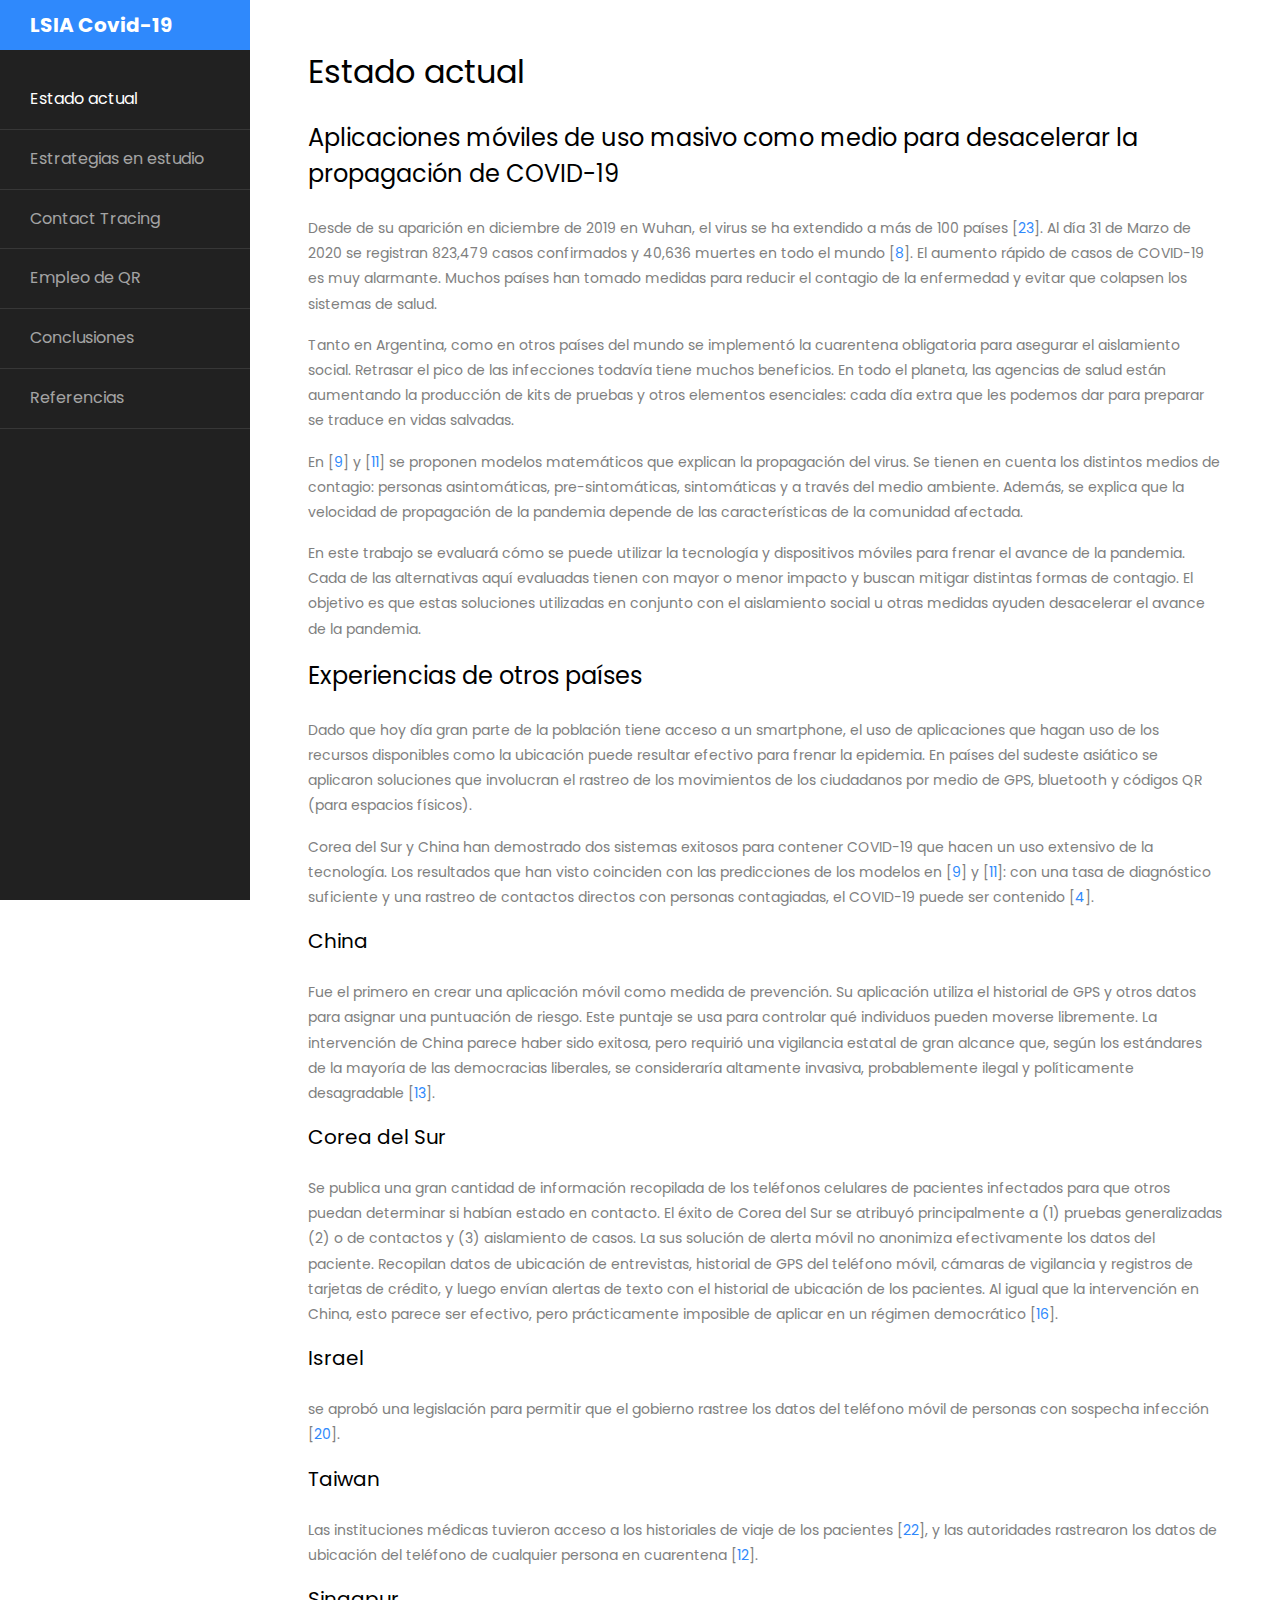
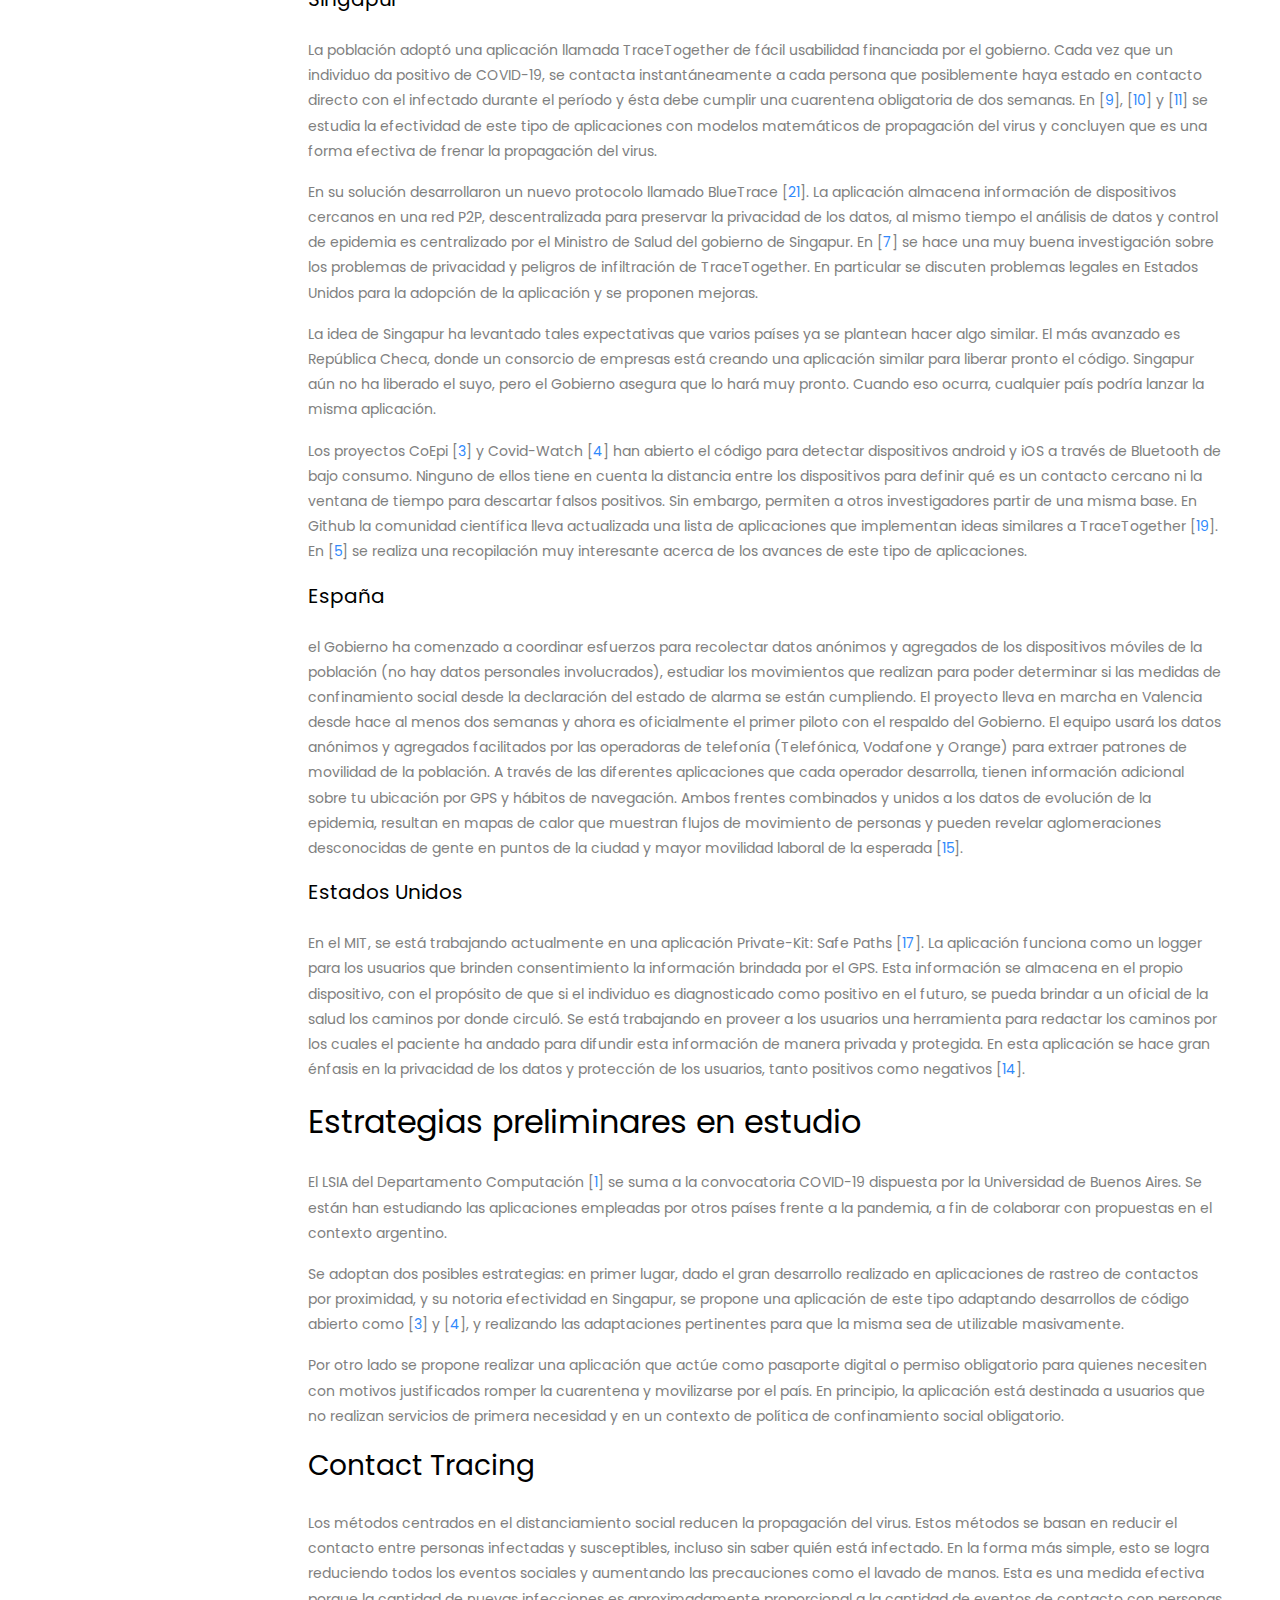
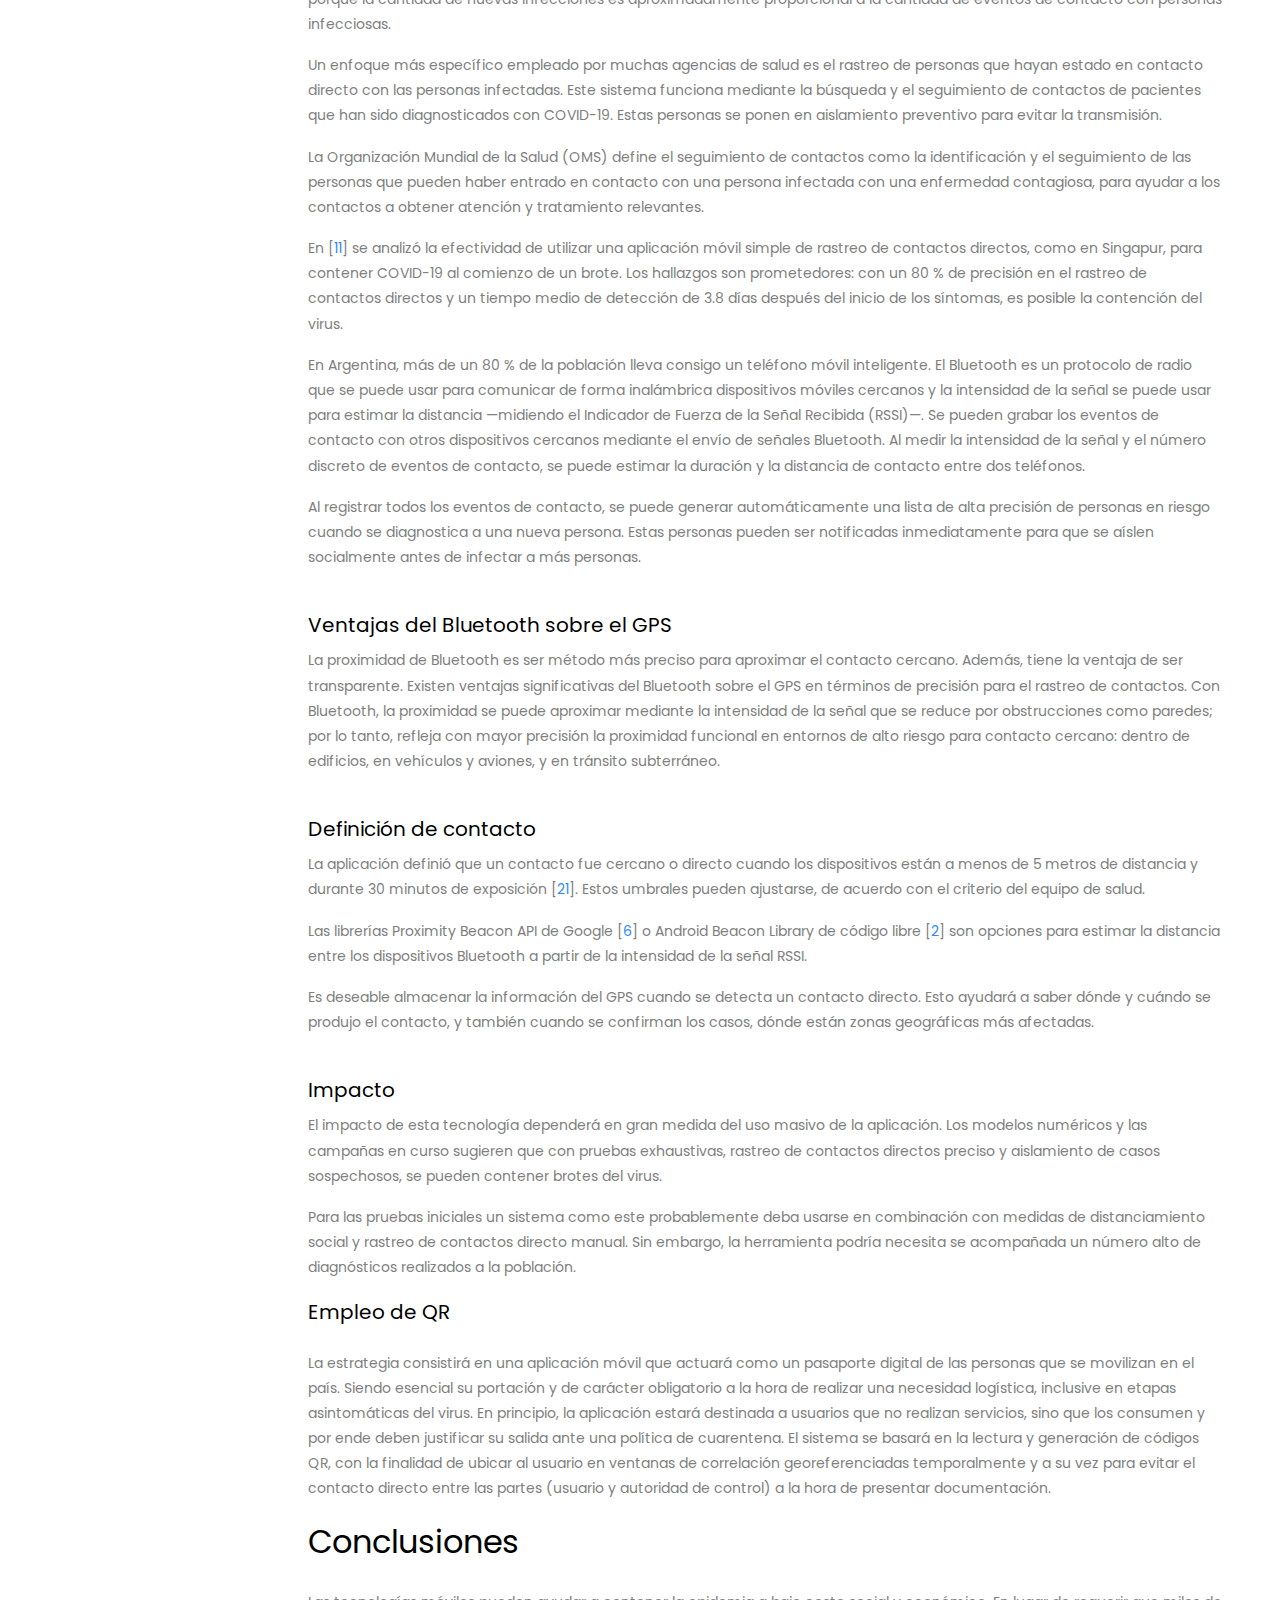
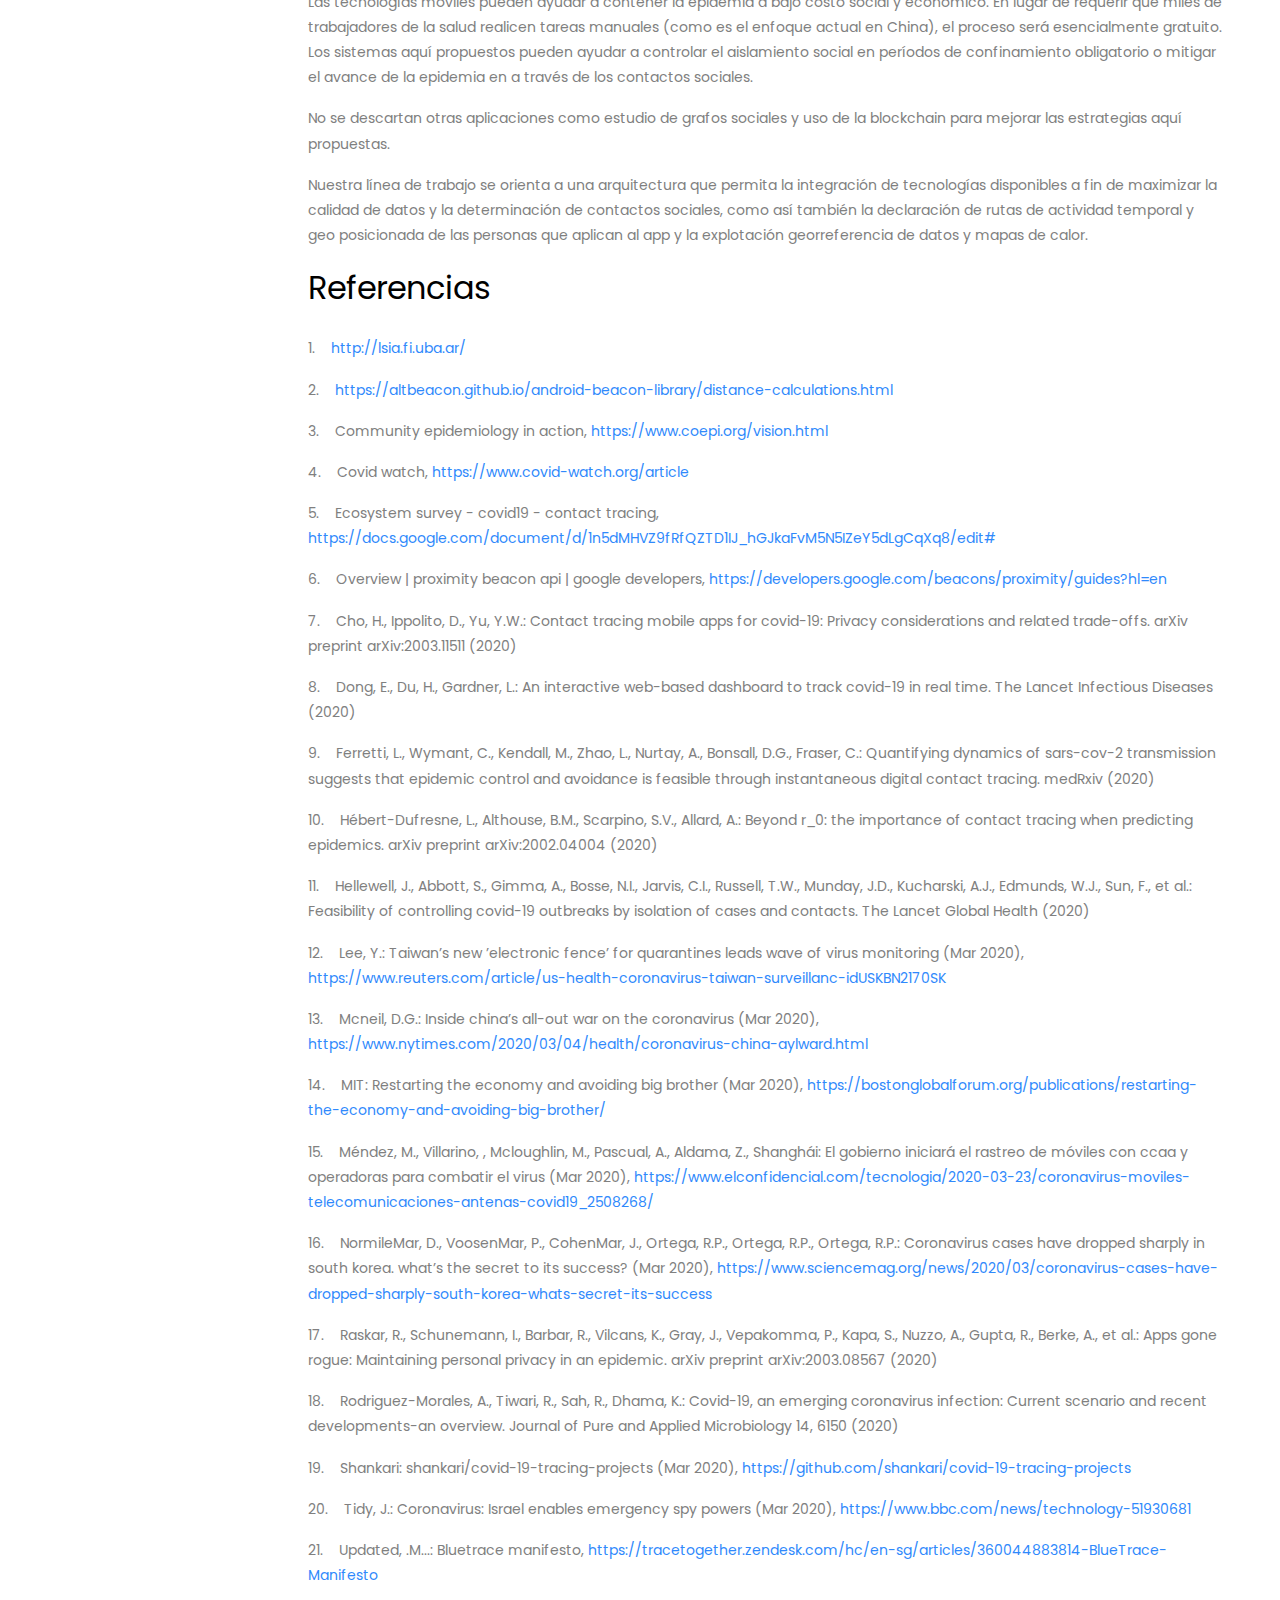
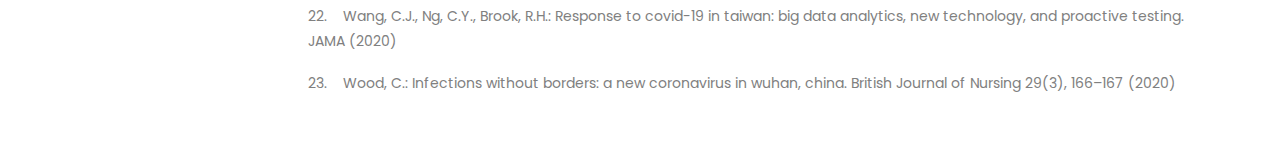
==== docs/trabajo/trabajo.html @ b147ea35 "update name" ====
<!doctype html>
<html lang="en">
  <head>
  	<title>Estado actual</title>
    <meta charset="utf-8">
    <meta name="viewport" content="width=device-width, initial-scale=1, shrink-to-fit=no">

    <link href="https://fonts.googleapis.com/css?family=Poppins:300,400,500,600,700,800,900" rel="stylesheet">
		
		<link rel="stylesheet" href="https://stackpath.bootstrapcdn.com/font-awesome/4.7.0/css/font-awesome.min.css">
		<link rel="stylesheet" href="css/style.css">
  </head>
  <body>
		
		<div class="wrapper d-flex align-items-stretch">
			<nav id="sidebar">
	  		<h1><a href="../index.html" class="logo">LSIA Covid-19</a></h1>
        <ul class="list-unstyled components mb-5">
          <li class="active">
            <a href="#estado_actual">Estado actual</a>
          </li>
          <li>
              <a href="#estrategias"> Estrategias en estudio</a>
          </li>
          <li>
            <a href="#contact_tracing">     Contact Tracing</a>
          </li>
          <li>
            <a href="#qr">     Empleo de QR</a>
          </li>
          <li>
            <a href="#conclusiones"> Conclusiones</a>
          </li>
          <li>
            <a href="#referencias"> Referencias</a>
          </li>
        </ul>

    	</nav>

        <!-- Page Content  -->
     <div class="main">
      <div id="estado_actual" class="p-4 p-md-5 pt-5">
        <h2 class="mb-4">Estado actual</h2>
        
        <h4 class="mb-4">Aplicaciones móviles de uso masivo como medio para desacelerar la propagación de COVID-19</h4>
<p> Desde de su aparición en diciembre de 2019 en Wuhan, el virus se ha extendido a más de 100 países [<a href="#Xwood2020infections">23</a>]. Al día 31 de Marzo de 2020 se registran 823,479 casos confirmados y 40,636 muertes en todo el mundo [<a href="#Xdong2020interactive">8</a>]. El aumento rápido de casos de COVID-19 es muy alarmante. Muchos países han tomado medidas para reducir el contagio de la enfermedad y evitar que colapsen los sistemas de salud.</p>
 
<p>Tanto en Argentina, como en otros países del mundo se implementó la
cuarentena obligatoria para asegurar el aislamiento social. Retrasar el pico de las
infecciones todavía tiene muchos beneficios. En todo el planeta, las agencias de
salud están aumentando la producción de kits de pruebas y otros elementos
esenciales: cada día extra que les podemos dar para preparar se traduce en vidas
salvadas.</p>

<p>En [<a href="#Xferretti2020quantifying">9</a>] y [<a href="#Xhellewell2020feasibility">11</a>] se proponen modelos matemáticos que explican la propagación del virus. Se tienen en cuenta los distintos medios de contagio: personas asintomáticas,
pre-sintomáticas, sintomáticas y a través del medio ambiente. Además, se explica que la velocidad de propagación de la pandemia depende de las características de la comunidad afectada.</p>
<p>En este trabajo se evaluará cómo se puede utilizar la tecnología y dispositivos
móviles para frenar el avance de la pandemia. Cada de las alternativas aquí
evaluadas tienen con mayor o menor impacto y buscan mitigar distintas
formas de contagio. El objetivo es que estas soluciones utilizadas en conjunto
con el aislamiento social u otras medidas ayuden desacelerar el avance de la
pandemia.</p>

      
 <h4 class="mb-4">Experiencias de otros países</h4>
 
 <p>Dado que hoy día gran parte de la población tiene acceso a un smartphone,
 el uso de aplicaciones que hagan uso de los recursos disponibles como la
 ubicación puede resultar efectivo para frenar la epidemia. En países del sudeste
 asiático se aplicaron soluciones que involucran el rastreo de los movimientos de
 los ciudadanos por medio de GPS, bluetooth y códigos QR (para espacios
 físicos). </p>
 <p>Corea del Sur y China han demostrado dos sistemas exitosos para contener
 COVID-19 que hacen un uso extensivo de la tecnología. Los resultados que han visto
 coinciden con las predicciones de los modelos en [<a href="#Xferretti2020quantifying">9</a>] y [<a href="#Xhellewell2020feasibility">11</a>]: con una tasa de diagnóstico suficiente y una rastreo de contactos directos con personas contagiadas, el COVID-19
 puede ser contenido [<a href="#Xcovidwatch">4</a>].</p>
  
 <h5 class="mb-4">China</h4> 
 
 <p>Fue el primero en crear una aplicación móvil como medida de prevención. Su aplicación utiliza el historial de GPS y otros datos para asignar una puntuación de riesgo. Este puntaje se usa para controlar qué individuos pueden moverse libremente. La intervención de China parece haber sido exitosa, pero requirió una vigilancia estatal de gran alcance que, según los estándares de la mayoría de las democracias liberales, se consideraría altamente invasiva, probablemente ilegal y políticamente desagradable [<a href="#Xmcneil_2020">13</a>]. </p> 
  
 <h5 class="mb-4">Corea del Sur</h4> 
 
 <p class="noindent" >Se publica una gran cantidad de información recopilada de los teléfonos celulares de
                                             pacientes infectados para que otros puedan determinar si habían estado en contacto.
                                             El éxito de Corea del Sur se atribuyó principalmente a (1) pruebas generalizadas (2)
                                             o de contactos y (3) aislamiento de casos. La sus solución de alerta móvil no
                                             anonimiza efectivamente los datos del paciente. Recopilan datos de ubicación de
                                             entrevistas, historial de GPS del teléfono móvil, cámaras de vigilancia y registros
                                             de tarjetas de crédito, y luego envían alertas de texto con el historial de
                                             ubicación de los pacientes. Al igual que la intervención en China, esto parece ser
                                             efectivo, pero prácticamente imposible de aplicar en un régimen democrático
                                             <span class="cite">[<a
                                             href="#Xnormilemar_voosenmar_cohenmar_ortega_ortega_ortega_2020">16</a>]</span>.
 
  <h5 class="mb-4">Israel</h4>  
  
  <p class="noindent" >se aprobó una legislación para permitir que el gobierno rastree los datos del teléfono
                                             móvil de personas con sospecha infección <span class="cite">[<a
                                             href="#Xtidy_2020">20</a>]</span>.
     
 <h5 class="mb-4">Taiwan</h4> 
 
 <p class="noindent" >Las instituciones médicas tuvieron acceso a los historiales de viaje de los pacientes
                                             <span class="cite">[<a
                                             href="#Xwang2020response">22</a>]</span>, y las autoridades rastrearon los datos de ubicación del teléfono de cualquier
                                             persona en cuarentena <span class="cite">[<a
                                             href="#Xlee_2020">12</a>]</span>.
 
   <h5 class="mb-4">Singapur</h4>   
   
   <p class="noindent" >La población adoptó una aplicación llamada <span
                                             class="ecti-1000">TraceTogether </span>de fácil usabilidad
                                             financiada por el gobierno. Cada vez que un individuo da positivo de COVID-19, se
                                             contacta instantáneamente a cada persona que posiblemente haya estado en
                                             contacto directo con el infectado durante el período y ésta debe cumplir una
                                             cuarentena obligatoria de dos semanas. En <span class="cite">[<a
                                             href="#Xferretti2020quantifying">9</a>]</span>, <span class="cite">[<a
                                             href="#Xhebert2020beyond">10</a>]</span> y <span class="cite">[<a
                                             href="#Xhellewell2020feasibility">11</a>]</span> se estudia la efectividad
                                             de este tipo de aplicaciones con modelos matemáticos de propagación del
                                             virus y concluyen que es una forma efectiva de frenar la propagación del
                                             virus.
                                             <!--l. 124--><p class="indent" >   En su solución desarrollaron un nuevo protocolo llamado <span
                                             class="ecti-1000">BlueTrace </span><span class="cite">[<a
                                             href="#Xbluetrace">21</a>]</span>. La
                                             aplicación almacena información de dispositivos cercanos en una red P2P,
                                             descentralizada para preservar la privacidad de los datos, al mismo tiempo el análisis
                                             de datos y control de epidemia es centralizado por el Ministro de Salud del gobierno
                                             de Singapur. En <span class="cite">[<a
                                             href="#Xcho2020contact">7</a>]</span> se hace una muy buena investigación sobre los problemas de
                                             privacidad y peligros de infiltración de <span
                                             class="ecti-1000">TraceTogether</span>. En particular se discuten



                                             problemas legales en Estados Unidos para la adopción de la aplicación y se proponen
                                             mejoras.
                                             <!--l. 126--><p class="indent" >   La idea de Singapur ha levantado tales expectativas que varios países ya se
                                             plantean hacer algo similar. El más avanzado es República Checa, donde un consorcio
                                             de empresas está creando una aplicación similar para liberar pronto el código.
                                             Singapur aún no ha liberado el suyo, pero el Gobierno asegura que lo hará
                                             muy pronto. Cuando eso ocurra, cualquier país podría lanzar la misma
                                             aplicación.
                                             <!--l. 128--><p class="indent" >   Los proyectos CoEpi <span class="cite">[<a
                                             href="#Xcoepi">3</a>]</span> y Covid-Watch <span class="cite">[<a
                                             href="#Xcovidwatch">4</a>]</span> han abierto el código para detectar
                                             dispositivos android y iOS a través de Bluetooth de bajo consumo. Ninguno de ellos
                                             tiene en cuenta la distancia entre los dispositivos para definir qué es un contacto
                                             cercano ni la ventana de tiempo para descartar falsos positivos. Sin embargo,
                                             permiten a otros investigadores partir de una misma base. En Github la comunidad
                                             científica lleva actualizada una lista de aplicaciones que implementan ideas similares
                                             a <span
                                             class="ecti-1000">TraceTogether </span><span class="cite">[<a
                                             href="#Xshankari_2020">19</a>]</span>. En <span class="cite">[<a
                                             href="#Xgoogle_docs_survey">5</a>]</span> se realiza una recopilación muy interesante acerca de los
                                             avances de este tipo de aplicaciones.
                                               
 <h5 class="mb-4">España</h4> 
 
 <p class="noindent" >el Gobierno ha comenzado a coordinar esfuerzos para recolectar datos anónimos y
                                             agregados de los dispositivos móviles de la población (no hay datos personales
                                             involucrados), estudiar los movimientos que realizan para poder determinar si las
                                             medidas de confinamiento social desde la declaración del estado de alarma se
                                             están cumpliendo. El proyecto lleva en marcha en Valencia desde hace al
                                             menos dos semanas y ahora es oficialmente el primer piloto con el respaldo del
                                             Gobierno. El equipo usará los datos anónimos y agregados facilitados por las
                                             operadoras de telefonía (Telefónica, Vodafone y Orange) para extraer patrones de
                                             movilidad de la población. A través de las diferentes aplicaciones que cada
                                             operador desarrolla, tienen información adicional sobre tu ubicación por GPS y
                                             hábitos de navegación. Ambos frentes combinados y unidos a los datos de
                                             evolución de la epidemia, resultan en mapas de calor que muestran flujos
                                             de movimiento de personas y pueden revelar aglomeraciones desconocidas
                                             de gente en puntos de la ciudad y mayor movilidad laboral de la esperada
                                             <span class="cite">[<a
                                             href="#Xmendez_2020">15</a>]</span>.
 
 <h5 class="mb-4">Estados Unidos</h4>
 
 <p class="noindent" >En el MIT, se está trabajando actualmente en una aplicación <span
                                             class="ecti-1000">Private-Kit: Safe Paths</span>
                                             <span class="cite">[<a
                                             href="#Xraskar2020apps">17</a>]</span>. La aplicación funciona como un logger para los usuarios que brinden
                                             consentimiento la información brindada por el GPS. Esta información se almacena en
                                             el propio dispositivo, con el propósito de que si el individuo es diagnosticado como
                                             positivo en el futuro, se pueda brindar a un oficial de la salud los caminos por donde
                                             circuló. Se está trabajando en proveer a los usuarios una herramienta para redactar
                                             los caminos por los cuales el paciente ha andado para difundir esta información de
                                             manera privada y protegida. En esta aplicación se hace gran énfasis en la privacidad



                                             de los datos y protección de los usuarios, tanto positivos como negativos
                                             <span class="cite">[<a
                                             href="#Xadmin_2020">14</a>]</span>.
                                             
 <h2 class="mb-4" id="estrategias">Estrategias preliminares en estudio</h2>
 
 <p class="noindent" >El LSIA del Departamento Computación <span class="cite">[<a
                                             href="#Xlsia">1</a>]</span> se suma a la convocatoria COVID-19
                                             dispuesta por la Universidad de Buenos Aires. Se están han estudiando las
                                             aplicaciones empleadas por otros países frente a la pandemia, a fin de colaborar con
                                             propuestas en el contexto argentino.
                                             <!--l. 138--><p class="indent" >   Se adoptan dos posibles estrategias: en primer lugar, dado el gran desarrollo
                                             realizado en aplicaciones de rastreo de contactos por proximidad, y su notoria
                                             efectividad en Singapur, se propone una aplicación de este tipo adaptando desarrollos
                                             de código abierto como <span class="cite">[<a
                                             href="#Xcoepi">3</a>]</span> y <span class="cite">[<a
                                             href="#Xcovidwatch">4</a>]</span>, y realizando las adaptaciones pertinentes para que la
                                             misma sea de utilizable masivamente.
                                             <!--l. 140--><p class="indent" >   Por otro lado se propone realizar una aplicación que actúe como pasaporte digital
                                             o permiso obligatorio para quienes necesiten con motivos justificados romper la
                                             cuarentena y movilizarse por el país. En principio, la aplicación está destinada a
                                             usuarios que no realizan servicios de primera necesidad y en un contexto de política
                                             de confinamiento social obligatorio.
                                           
 
 <h3 class="mb-4" id="contact_tracing">Contact Tracing</h3>
 
 <p class="noindent" >Los métodos centrados en el distanciamiento social reducen la propagación del virus.
                                             Estos métodos se basan en reducir el contacto entre personas infectadas y
                                             susceptibles, incluso sin saber quién está infectado. En la forma más simple, esto se
                                             logra reduciendo todos los eventos sociales y aumentando las precauciones como el
                                             lavado de manos. Esta es una medida efectiva porque la cantidad de nuevas
                                             infecciones es aproximadamente proporcional a la cantidad de eventos de contacto con
                                             personas infecciosas.
                                             <!--l. 146--><p class="indent" >   Un enfoque más específico empleado por muchas agencias de salud es el rastreo de
                                             personas que hayan estado en contacto directo con las personas infectadas. Este
                                             sistema funciona mediante la búsqueda y el seguimiento de contactos de pacientes que
                                             han sido diagnosticados con COVID-19. Estas personas se ponen en aislamiento
                                             preventivo para evitar la transmisión.
                                             <!--l. 148--><p class="indent" >   La Organización Mundial de la Salud (OMS) define el seguimiento de
                                             contactos como la identificación y el seguimiento de las personas que pueden
                                             haber entrado en contacto con una persona infectada con una enfermedad
                                             contagiosa, para ayudar a los contactos a obtener atención y tratamiento
                                             relevantes.
                                             <!--l. 150--><p class="indent" >   En <span class="cite">[<a
                                             href="#Xhellewell2020feasibility">11</a>]</span> se analizó la efectividad de utilizar una aplicación móvil simple de
                                             rastreo de contactos directos, como en Singapur, para contener COVID-19
                                             al comienzo de un brote. Los hallazgos son prometedores: con un 80<span style="margin-left:0.3em" class="thinspace"></span>% de
                                             precisión en el rastreo de contactos directos y un tiempo medio de detección de



                                             3.8 días después del inicio de los síntomas, es posible la contención del
                                             virus.
                                             <!--l. 152--><p class="indent" >   En Argentina, más de un 80<span style="margin-left:0.3em" class="thinspace"></span>% de la población lleva consigo un teléfono móvil
                                             inteligente. El Bluetooth es un protocolo de radio que se puede usar para comunicar
                                             de forma inalámbrica dispositivos móviles cercanos y la intensidad de la señal se
                                             puede usar para estimar la distancia &#8212;midiendo el Indicador de Fuerza de la Señal
                                             Recibida (RSSI)&#8212;. Se pueden grabar los eventos de contacto con otros dispositivos
                                             cercanos mediante el envío de señales Bluetooth. Al medir la intensidad de la señal y
                                             el número discreto de eventos de contacto, se puede estimar la duración y la distancia
                                             de contacto entre dos teléfonos.
                                             <!--l. 154--><p class="indent" >   Al registrar todos los eventos de contacto, se puede generar automáticamente una
                                             lista de alta precisión de personas en riesgo cuando se diagnostica a una nueva
                                             persona. Estas personas pueden ser notificadas inmediatamente para que se aíslen
                                             socialmente antes de infectar a más personas.
                                                <h5 class="subsubsectionHead" style="margin-top: 2em"><a
                                              id="x1-120003.1"></a>Ventajas del Bluetooth sobre el GPS</h5>
                                             <!--l. 158--><p class="noindent" >La proximidad de Bluetooth es ser método más preciso para aproximar el contacto
                                             cercano. Además, tiene la ventaja de ser transparente. Existen ventajas significativas
                                             del Bluetooth sobre el GPS en términos de precisión para el rastreo de contactos. Con
                                             Bluetooth, la proximidad se puede aproximar mediante la intensidad de la
                                             señal que se reduce por obstrucciones como paredes; por lo tanto, refleja
                                             con mayor precisión la proximidad funcional en entornos de alto riesgo para
                                             contacto cercano: dentro de edificios, en vehículos y aviones, y en tránsito
                                             subterráneo.
                                                <h5 class="subsubsectionHead" style="margin-top: 2em"><a
                                              id="x1-130003.1"></a>Definición de contacto</h5>
                                             <!--l. 162--><p class="noindent" >La aplicación definió que un contacto fue <span
                                             class="ecti-1000">cercano </span>o <span
                                             class="ecti-1000">directo </span>cuando los dispositivos
                                             están a menos de 5 metros de distancia y durante 30 minutos de exposición <span class="cite">[<a
                                             href="#Xbluetrace">21</a>]</span>.
                                             Estos umbrales pueden ajustarse, de acuerdo con el criterio del equipo de
                                             salud.
                                             <!--l. 164--><p class="indent" >   Las librerías Proximity Beacon API de Google <span class="cite">[<a
                                             href="#Xgoogle">6</a>]</span> o Android Beacon Library de
                                             código libre <span class="cite">[<a
                                             href="#Xandroid_beacon_ibrary">2</a>]</span> son opciones para estimar la distancia entre los dispositivos Bluetooth
                                             a partir de la intensidad de la señal RSSI.
                                             <!--l. 166--><p class="indent" >   Es deseable almacenar la información del GPS cuando se detecta un contacto
                                             <span
                                             class="ecti-1000">directo</span>. Esto ayudará a saber dónde y cuándo se produjo el contacto, y también
                                             cuando se confirman los casos, dónde están zonas geográficas más afectadas.
                                                <h5 class="subsubsectionHead" style="margin-top: 2em"><a
                                              id="x1-140003.1"></a>Impacto</h5>
                                             <!--l. 169--><p class="noindent" >El impacto de esta tecnología dependerá en gran medida del uso masivo de la
                                             aplicación. Los modelos numéricos y las campañas en curso sugieren que con pruebas
                                             exhaustivas, rastreo de contactos directos preciso y aislamiento de casos sospechosos,
                                             se pueden contener brotes del virus.



                                             <!--l. 171--><p class="indent" >   Para las pruebas iniciales un sistema como este probablemente deba usarse en
                                             combinación con medidas de distanciamiento social y rastreo de contactos directo
                                             manual. Sin embargo, la herramienta podría necesita se acompañada un número alto
                                             de diagnósticos realizados a la población.
 
 <h5 class="mb-4" id="qr">Empleo de QR</h4>
 <p class="noindent" >La estrategia consistirá en una aplicación móvil que actuará como un pasaporte
                                             digital de las personas que se movilizan en el país. Siendo esencial su portación y de
                                             carácter obligatorio a la hora de realizar una necesidad logística, inclusive en etapas
                                             asintomáticas del virus. En principio, la aplicación estará destinada a usuarios que
                                             no realizan servicios, sino que los consumen y por ende deben justificar su
                                             salida ante una política de cuarentena. El sistema se basará en la lectura y
                                             generación de códigos QR, con la finalidad de ubicar al usuario en ventanas de
                                             correlación georeferenciadas temporalmente y a su vez para evitar el contacto
                                             directo entre las partes (usuario y autoridad de control) a la hora de presentar
                                             documentación.
  <h2 class="mb-4" id="conclusiones">Conclusiones</h2>
  <p class="noindent" >Las tecnologías móviles pueden ayudar a contener la epidemia a bajo costo social y
                                             económico. En lugar de requerir que miles de trabajadores de la salud realicen tareas
                                             manuales (como es el enfoque actual en China), el proceso será esencialmente
                                             gratuito. Los sistemas aquí propuestos pueden ayudar a controlar el aislamiento
                                             social en períodos de confinamiento obligatorio o mitigar el avance de la epidemia en
                                             a través de los contactos sociales.
                                             <!--l. 181--><p class="indent" >   No se descartan otras aplicaciones como estudio de grafos sociales y uso de la
                                             blockchain para mejorar las estrategias aquí propuestas.
   <p class="noindent" > Nuestra línea de trabajo se orienta a una arquitectura que permita la integración de tecnologías disponibles a fin de maximizar la calidad de datos y la determinación de contactos sociales, como así también la declaración de rutas de actividad  temporal  y geo posicionada de las personas  que aplican al app y  la explotación georreferencia de datos y mapas de calor.
  <h2 class="mb-4" id="referencias">Referencias</h2>

                                             <p class="bibitem" ><span class="biblabel">
                                           <span
                                          class="ecrm-0900">1.</span> <span class="bibsp"><span
                                          class="ecrm-0900">&#x00A0;</span><span
                                          class="ecrm-0900">&#x00A0;</span><span
                                          class="ecrm-0900">&#x00A0;</span></span></span><a
                                           id="Xlsia"></a><a
                                          href="http://lsia.fi.uba.ar/" class="url" ><span
                                          class="ectt-0900">http://lsia.fi.uba.ar/</span></a>
                                             </p>
                                             <p class="bibitem" ><span class="biblabel">
                                           <span
                                          class="ecrm-0900">2.</span> <span class="bibsp"><span
                                          class="ecrm-0900">&#x00A0;</span><span
                                          class="ecrm-0900">&#x00A0;</span><span
                                          class="ecrm-0900">&#x00A0;</span></span></span><a
                                           id="Xandroid_beacon_ibrary"></a><a
                                          href="https://altbeacon.github.io/android-beacon-library/distance-calculations.html" class="url" ><span
                                          class="ectt-0900">https://altbeacon.github.io/android-beacon-library/distance-calculations.html</span></a>
                                             </p>
                                             <p class="bibitem" ><span class="biblabel">
                                           <span
                                          class="ecrm-0900">3.</span> <span class="bibsp"><span
                                          class="ecrm-0900">&#x00A0;</span><span
                                          class="ecrm-0900">&#x00A0;</span><span
                                          class="ecrm-0900">&#x00A0;</span></span></span><a
                                           id="Xcoepi"></a><span
                                          class="ecrm-0900">Community epidemiology in action, </span><a
                                          href="https://www.coepi.org/vision.html" class="url" ><span
                                          class="ectt-0900">https://www.coepi.org/vision.html</span></a>
                                             </p>
                                             <p class="bibitem" ><span class="biblabel">
                                           <span
                                          class="ecrm-0900">4.</span> <span class="bibsp"><span
                                          class="ecrm-0900">&#x00A0;</span><span
                                          class="ecrm-0900">&#x00A0;</span><span
                                          class="ecrm-0900">&#x00A0;</span></span></span><a
                                           id="Xcovidwatch"></a><span
                                          class="ecrm-0900">Covid watch, </span><a
                                          href="https://www.covid-watch.org/article" class="url" ><span
                                          class="ectt-0900">https://www.covid-watch.org/article</span></a>
                                             </p>
                                             <p class="bibitem" ><span class="biblabel">
                                           <span
                                          class="ecrm-0900">5.</span> <span class="bibsp"><span
                                          class="ecrm-0900">&#x00A0;</span><span
                                          class="ecrm-0900">&#x00A0;</span><span
                                          class="ecrm-0900">&#x00A0;</span></span></span><a
                                           id="Xgoogle_docs_survey"></a><span
                                          class="ecrm-0900">Ecosystem        survey        -        covid19        -        contact        tracing,</span>
                                             <a
                                          href="https://docs.google.com/document/d/1n5dMHVZ9fRfQZTD1IJ_hGJkaFvM5N5IZeY5dLgCqXq8/edit#" class="url" ><span
                                          class="ectt-0900">https://docs.google.com/document/d/1n5dMHVZ9fRfQZTD1IJ_hGJkaFvM5N5IZeY5dLgCqXq8/edit#</span></a>
                                             </p>
                                             <p class="bibitem" ><span class="biblabel">
                                           <span
                                          class="ecrm-0900">6.</span> <span class="bibsp"><span
                                          class="ecrm-0900">&#x00A0;</span><span
                                          class="ecrm-0900">&#x00A0;</span><span
                                          class="ecrm-0900">&#x00A0;</span></span></span><a
                                           id="Xgoogle"></a><span
                                          class="ecrm-0900">Overview      |      proximity      beacon      api      |      google      developers,</span>
                                             <a
                                          href="https://developers.google.com/beacons/proximity/guides?hl=en" class="url" ><span
                                          class="ectt-0900">https://developers.google.com/beacons/proximity/guides?hl=en</span></a>
                                             </p>
                                             <p class="bibitem" ><span class="biblabel">
                                           <span
                                          class="ecrm-0900">7.</span> <span class="bibsp"><span
                                          class="ecrm-0900">&#x00A0;</span><span
                                          class="ecrm-0900">&#x00A0;</span><span
                                          class="ecrm-0900">&#x00A0;</span></span></span><a
                                           id="Xcho2020contact"></a><span
                                          class="ecrm-0900">Cho, H., Ippolito, D., Yu, Y.W.: Contact tracing mobile apps for covid-19:</span>
                                             <span
                                          class="ecrm-0900">Privacy  considerations  and  related  trade-offs.  arXiv  preprint  arXiv:2003.11511</span>
                                             <span
                                          class="ecrm-0900">(2020)</span>
                                             </p>
                                             <p class="bibitem" ><span class="biblabel">
                                           <span
                                          class="ecrm-0900">8.</span> <span class="bibsp"><span
                                          class="ecrm-0900">&#x00A0;</span><span
                                          class="ecrm-0900">&#x00A0;</span><span
                                          class="ecrm-0900">&#x00A0;</span></span></span><a
                                           id="Xdong2020interactive"></a><span
                                          class="ecrm-0900">Dong, E., Du, H., Gardner, L.: An interactive web-based dashboard to track</span>
                                             <span
                                          class="ecrm-0900">covid-19 in real time. The Lancet Infectious Diseases (2020)</span>
                                             </p>
                                             <p class="bibitem" ><span class="biblabel">
                                           <span
                                          class="ecrm-0900">9.</span> <span class="bibsp"><span
                                          class="ecrm-0900">&#x00A0;</span><span
                                          class="ecrm-0900">&#x00A0;</span><span
                                          class="ecrm-0900">&#x00A0;</span></span></span><a
                                           id="Xferretti2020quantifying"></a><span
                                          class="ecrm-0900">Ferretti, L., Wymant, C., Kendall, M., Zhao, L., Nurtay, A., Bonsall, D.G.,</span>
                                             <span
                                          class="ecrm-0900">Fraser, C.: Quantifying dynamics of sars-cov-2 transmission suggests that epidemic</span>
                                             <span
                                          class="ecrm-0900">control and avoidance is feasible through instantaneous digital contact tracing.</span>
                                             <span
                                          class="ecrm-0900">medRxiv (2020)</span>
                                             </p>
                                             <p class="bibitem" ><span class="biblabel">
                                          <span
                                          class="ecrm-0900">10.</span> <span class="bibsp"><span
                                          class="ecrm-0900">&#x00A0;</span><span
                                          class="ecrm-0900">&#x00A0;</span><span
                                          class="ecrm-0900">&#x00A0;</span></span></span><a
                                           id="Xhebert2020beyond"></a><span
                                          class="ecrm-0900">H</span><span
                                          class="ecrm-0900">ébert-Dufresne, L., Althouse, B.M., Scarpino, S.V., Allard, A.: Beyond </span><span
                                          class="cmmi-9">r</span>_<span
                                          class="cmr-9">0</span><span
                                          class="ecrm-0900">:</span>
                                             <span
                                          class="ecrm-0900">the  importance  of  contact  tracing  when  predicting  epidemics.  arXiv  preprint</span>
                                             <span
                                          class="ecrm-0900">arXiv:2002.04004 (2020)</span>
                                             </p>
                                             <p class="bibitem" ><span class="biblabel">
                                          <span
                                          class="ecrm-0900">11.</span> <span class="bibsp"><span
                                          class="ecrm-0900">&#x00A0;</span><span
                                          class="ecrm-0900">&#x00A0;</span><span
                                          class="ecrm-0900">&#x00A0;</span></span></span><a
                                           id="Xhellewell2020feasibility"></a><span
                                          class="ecrm-0900">Hellewell, J., Abbott, S., Gimma, A., Bosse, N.I., Jarvis, C.I., Russell, T.W.,</span>
                                             <span
                                          class="ecrm-0900">Munday,  J.D.,  Kucharski,  A.J.,  Edmunds,  W.J.,  Sun,  F.,  et</span><span
                                          class="ecrm-0900">&#x00A0;al.:  Feasibility  of</span>
                                             <span
                                          class="ecrm-0900">controlling  covid-19  outbreaks  by  isolation  of  cases  and  contacts.  The  Lancet</span>
                                             <span
                                          class="ecrm-0900">Global Health (2020)</span>



                                             </p>
                                             <p class="bibitem" ><span class="biblabel">
                                          <span
                                          class="ecrm-0900">12.</span> <span class="bibsp"><span
                                          class="ecrm-0900">&#x00A0;</span><span
                                          class="ecrm-0900">&#x00A0;</span><span
                                          class="ecrm-0900">&#x00A0;</span></span></span><a
                                           id="Xlee_2020"></a><span
                                          class="ecrm-0900">Lee,         Y.:         Taiwan&#8217;s         new         &#8217;electronic         fence&#8217;         for</span>
                                             <span
                                          class="ecrm-0900">quarantines      leads      wave      of      virus      monitoring      (Mar      2020),</span>
                                             <a
                                          href="https://www.reuters.com/article/us-health-coronavirus-taiwan-surveillanc-idUSKBN2170SK" class="url" ><span
                                          class="ectt-0900">https://www.reuters.com/article/us-health-coronavirus-taiwan-surveillanc-idUSKBN2170SK</span></a>
                                             </p>
                                             <p class="bibitem" ><span class="biblabel">
                                          <span
                                          class="ecrm-0900">13.</span> <span class="bibsp"><span
                                          class="ecrm-0900">&#x00A0;</span><span
                                          class="ecrm-0900">&#x00A0;</span><span
                                          class="ecrm-0900">&#x00A0;</span></span></span><a
                                           id="Xmcneil_2020"></a><span
                                          class="ecrm-0900">Mcneil,  D.G.:  Inside  china&#8217;s  all-out  war  on  the  coronavirus  (Mar  2020),</span>
                                             <a
                                          href="https://www.nytimes.com/2020/03/04/health/coronavirus-china-aylward.html" class="url" ><span
                                          class="ectt-0900">https://www.nytimes.com/2020/03/04/health/coronavirus-china-aylward.html</span></a>
                                             </p>
                                             <p class="bibitem" ><span class="biblabel">
                                          <span
                                          class="ecrm-0900">14.</span> <span class="bibsp"><span
                                          class="ecrm-0900">&#x00A0;</span><span
                                          class="ecrm-0900">&#x00A0;</span><span
                                          class="ecrm-0900">&#x00A0;</span></span></span><a
                                           id="Xadmin_2020"></a><span
                                          class="ecrm-0900">MIT:  Restarting  the  economy  and  avoiding  big  brother  (Mar  2020),</span>
                                             <a
                                          href="https://bostonglobalforum.org/publications/restarting-the-economy-and-avoiding-big-brother/" class="url" ><span
                                          class="ectt-0900">https://bostonglobalforum.org/publications/restarting-the-economy-and-avoiding-big-brother/</span></a>
                                             </p>
                                             <p class="bibitem" ><span class="biblabel">
                                          <span
                                          class="ecrm-0900">15.</span> <span class="bibsp"><span
                                          class="ecrm-0900">&#x00A0;</span><span
                                          class="ecrm-0900">&#x00A0;</span><span
                                          class="ecrm-0900">&#x00A0;</span></span></span><a
                                           id="Xmendez_2020"></a><span
                                          class="ecrm-0900">M</span><span
                                          class="ecrm-0900">éndez,      M.,      Villarino,      ,      Mcloughlin,      M.,      Pascual,      A.,</span>
                                             <span
                                          class="ecrm-0900">Aldama,    Z.,    Shangh</span><span
                                          class="ecrm-0900">ái:    El    gobierno    iniciar</span><span
                                          class="ecrm-0900">á    el    rastreo    de    m</span><span
                                          class="ecrm-0900">óviles</span>
                                             <span
                                          class="ecrm-0900">con    ccaa    y    operadoras    para    combatir    el    virus    (Mar    2020),</span>
                                             <a
                                          href="https://www.elconfidencial.com/tecnologia/2020-03-23/coronavirus-moviles-telecomunicaciones-antenas-covid19_2508268/" class="url" ><span
                                          class="ectt-0900">https://www.elconfidencial.com/tecnologia/2020-03-23/coronavirus-moviles-telecomunicaciones-antenas-covid19_2508268/</span></a>
                                             </p>
                                             <p class="bibitem" ><span class="biblabel">
                                          <span
                                          class="ecrm-0900">16.</span> <span class="bibsp"><span
                                          class="ecrm-0900">&#x00A0;</span><span
                                          class="ecrm-0900">&#x00A0;</span><span
                                          class="ecrm-0900">&#x00A0;</span></span></span><a
                                           id="Xnormilemar_voosenmar_cohenmar_ortega_ortega_ortega_2020"></a><span
                                          class="ecrm-0900">NormileMar,    D.,    VoosenMar,    P.,    CohenMar,    J.,    Ortega,    R.P.,</span>
                                             <span
                                          class="ecrm-0900">Ortega,   R.P.,   Ortega,   R.P.:   Coronavirus   cases   have   dropped   sharply</span>
                                             <span
                                          class="ecrm-0900">in    south    korea.    what&#8217;s    the    secret    to    its    success?    (Mar    2020),</span>
                                             <a
                                          href="https://www.sciencemag.org/news/2020/03/coronavirus-cases-have-dropped-sharply-south-korea-whats-secret-its-success" class="url" ><span
                                          class="ectt-0900">https://www.sciencemag.org/news/2020/03/coronavirus-cases-have-dropped-sharply-south-korea-whats-secret-its-success</span></a>
                                             </p>
                                             <p class="bibitem" ><span class="biblabel">
                                          <span
                                          class="ecrm-0900">17.</span> <span class="bibsp"><span
                                          class="ecrm-0900">&#x00A0;</span><span
                                          class="ecrm-0900">&#x00A0;</span><span
                                          class="ecrm-0900">&#x00A0;</span></span></span><a
                                           id="Xraskar2020apps"></a><span
                                          class="ecrm-0900">Raskar, R., Schunemann, I., Barbar, R., Vilcans, K., Gray, J., Vepakomma, P.,</span>
                                             <span
                                          class="ecrm-0900">Kapa, S., Nuzzo, A., Gupta, R., Berke, A., et</span><span
                                          class="ecrm-0900">&#x00A0;al.: Apps gone rogue: Maintaining</span>
                                             <span
                                          class="ecrm-0900">personal privacy in an epidemic. arXiv preprint arXiv:2003.08567 (2020)</span>
                                             </p>
                                             <p class="bibitem" ><span class="biblabel">
                                          <span
                                          class="ecrm-0900">18.</span> <span class="bibsp"><span
                                          class="ecrm-0900">&#x00A0;</span><span
                                          class="ecrm-0900">&#x00A0;</span><span
                                          class="ecrm-0900">&#x00A0;</span></span></span><a
                                           id="Xrodriguez2020covid"></a><span
                                          class="ecrm-0900">Rodriguez-Morales, A., Tiwari, R., Sah, R., Dhama, K.: Covid-19, an emerging</span>
                                             <span
                                          class="ecrm-0900">coronavirus  infection:  Current  scenario  and  recent  developments-an  overview.</span>
                                             <span
                                          class="ecrm-0900">Journal of Pure and Applied Microbiology 14, 6150 (2020)</span>
                                             </p>
                                             <p class="bibitem" ><span class="biblabel">
                                          <span
                                          class="ecrm-0900">19.</span> <span class="bibsp"><span
                                          class="ecrm-0900">&#x00A0;</span><span
                                          class="ecrm-0900">&#x00A0;</span><span
                                          class="ecrm-0900">&#x00A0;</span></span></span><a
                                           id="Xshankari_2020"></a><span
                                          class="ecrm-0900">Shankari:          shankari/covid-19-tracing-projects          (Mar          2020),</span>
                                             <a
                                          href="https://github.com/shankari/covid-19-tracing-projects" class="url" ><span
                                          class="ectt-0900">https://github.com/shankari/covid-19-tracing-projects</span></a>
                                             </p>
                                             <p class="bibitem" ><span class="biblabel">
                                          <span
                                          class="ecrm-0900">20.</span> <span class="bibsp"><span
                                          class="ecrm-0900">&#x00A0;</span><span
                                          class="ecrm-0900">&#x00A0;</span><span
                                          class="ecrm-0900">&#x00A0;</span></span></span><a
                                           id="Xtidy_2020"></a><span
                                          class="ecrm-0900">Tidy,  J.:  Coronavirus:  Israel  enables  emergency  spy  powers  (Mar  2020),</span>
                                             <a
                                          href="https://www.bbc.com/news/technology-51930681" class="url" ><span
                                          class="ectt-0900">https://www.bbc.com/news/technology-51930681</span></a>
                                             </p>
                                             <p class="bibitem" ><span class="biblabel">
                                          <span
                                          class="ecrm-0900">21.</span> <span class="bibsp"><span
                                          class="ecrm-0900">&#x00A0;</span><span
                                          class="ecrm-0900">&#x00A0;</span><span
                                          class="ecrm-0900">&#x00A0;</span></span></span><a
                                           id="Xbluetrace"></a><span
                                          class="ecrm-0900">Updated, .M...: Bluetrace manifesto, </span><a
                                          href="https://tracetogether.zendesk.com/hc/en-sg/articles/360044883814-BlueTrace-Manifesto" class="url" ><span
                                          class="ectt-0900">https://tracetogether.zendesk.com/hc/en-sg/articles/360044883814-BlueTrace-Manifesto</span></a>
                                             </p>
                                             <p class="bibitem" ><span class="biblabel">
                                          <span
                                          class="ecrm-0900">22.</span> <span class="bibsp"><span
                                          class="ecrm-0900">&#x00A0;</span><span
                                          class="ecrm-0900">&#x00A0;</span><span
                                          class="ecrm-0900">&#x00A0;</span></span></span><a
                                           id="Xwang2020response"></a><span
                                          class="ecrm-0900">Wang, C.J., Ng, C.Y., Brook, R.H.: Response to covid-19 in taiwan: big data</span>
                                             <span
                                          class="ecrm-0900">analytics, new technology, and proactive testing. JAMA (2020)</span>



                                             </p>
                                             <p class="bibitem" ><span class="biblabel">
                                          <span
                                          class="ecrm-0900">23.</span> <span class="bibsp"><span
                                          class="ecrm-0900">&#x00A0;</span><span
                                          class="ecrm-0900">&#x00A0;</span><span
                                          class="ecrm-0900">&#x00A0;</span></span></span><a
                                           id="Xwood2020infections"></a><span
                                          class="ecrm-0900">Wood,  C.:  Infections  without  borders:  a  new  coronavirus  in  wuhan,  china.</span>
                                             <span
                                          class="ecrm-0900">British Journal of Nursing 29(3), 166&#8211;167 (2020)</span>
                                          </p>
                                             

      </div>
		</div>
</div>
    <script src="js/jquery.min.js"></script>
    <script src="js/popper.js"></script>
    <script src="js/bootstrap.min.js"></script>
    <script src="js/main.js"></script>
  </body>
</html>
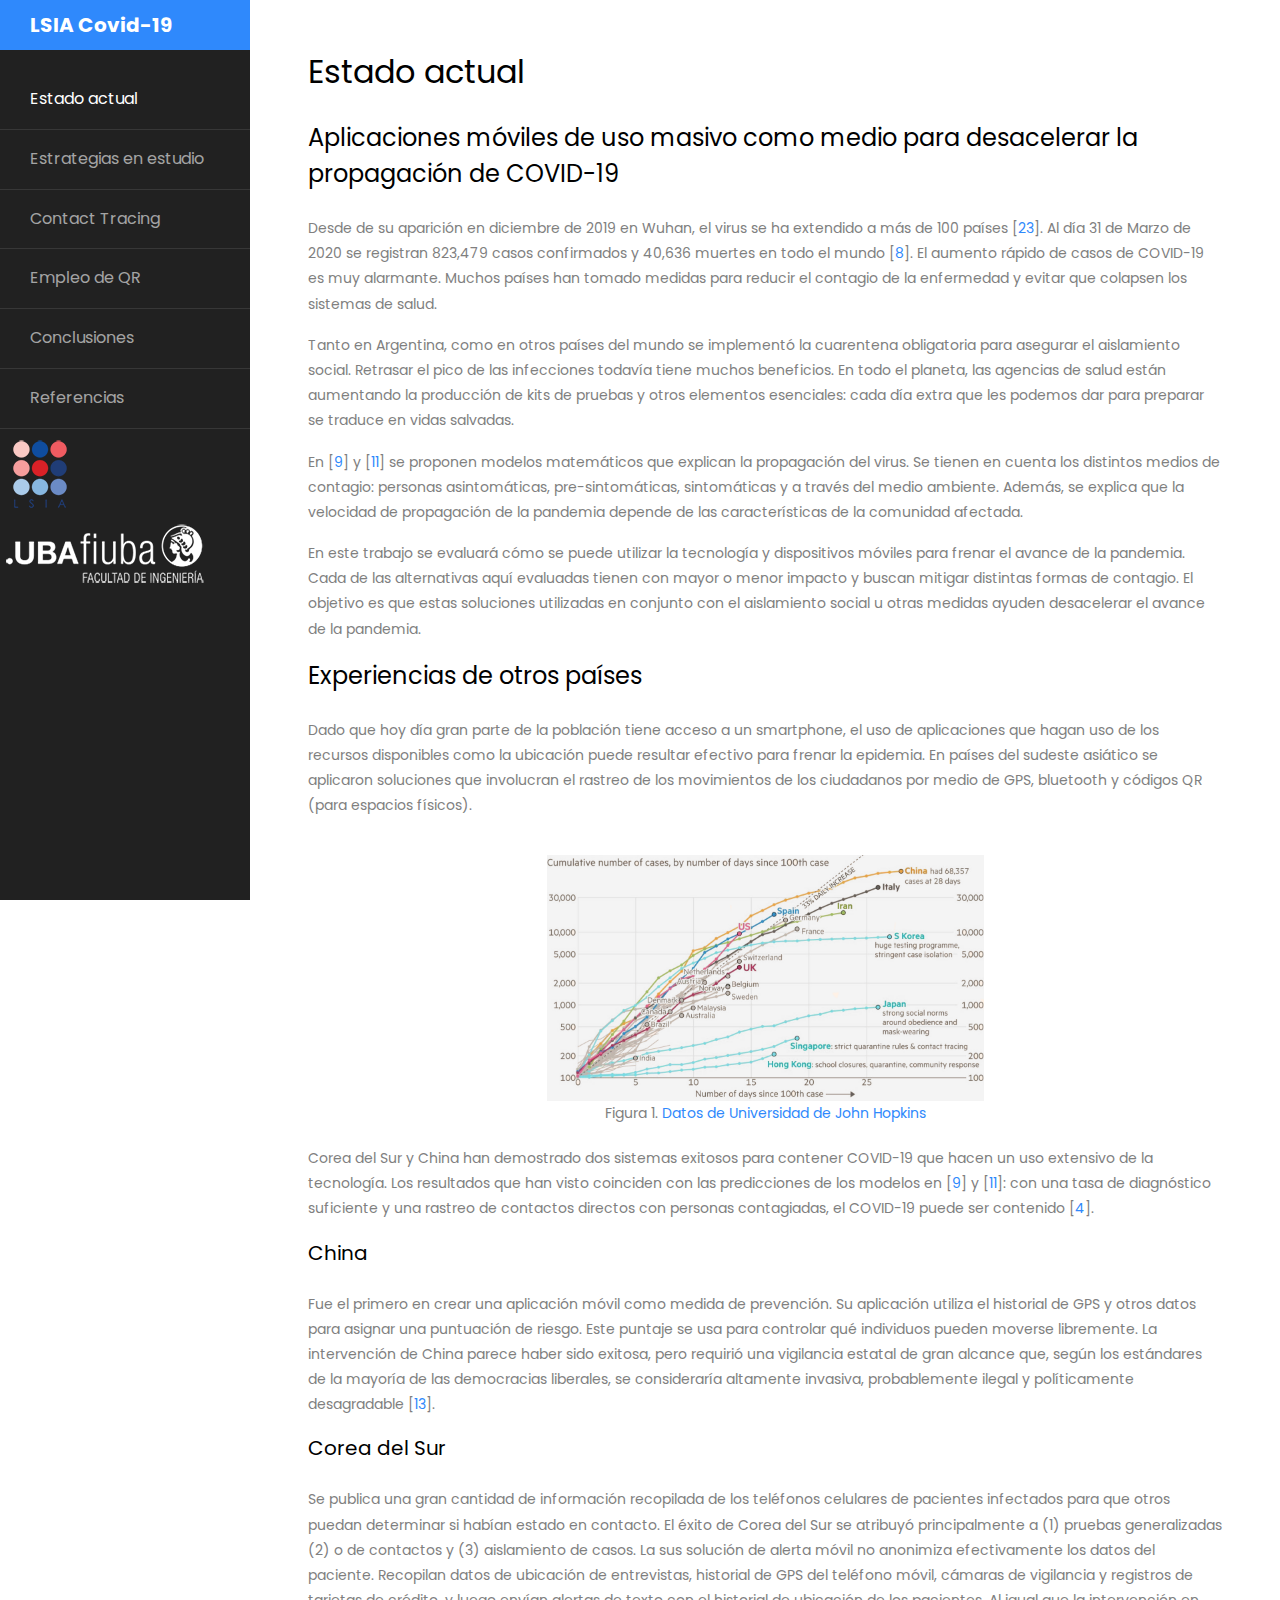
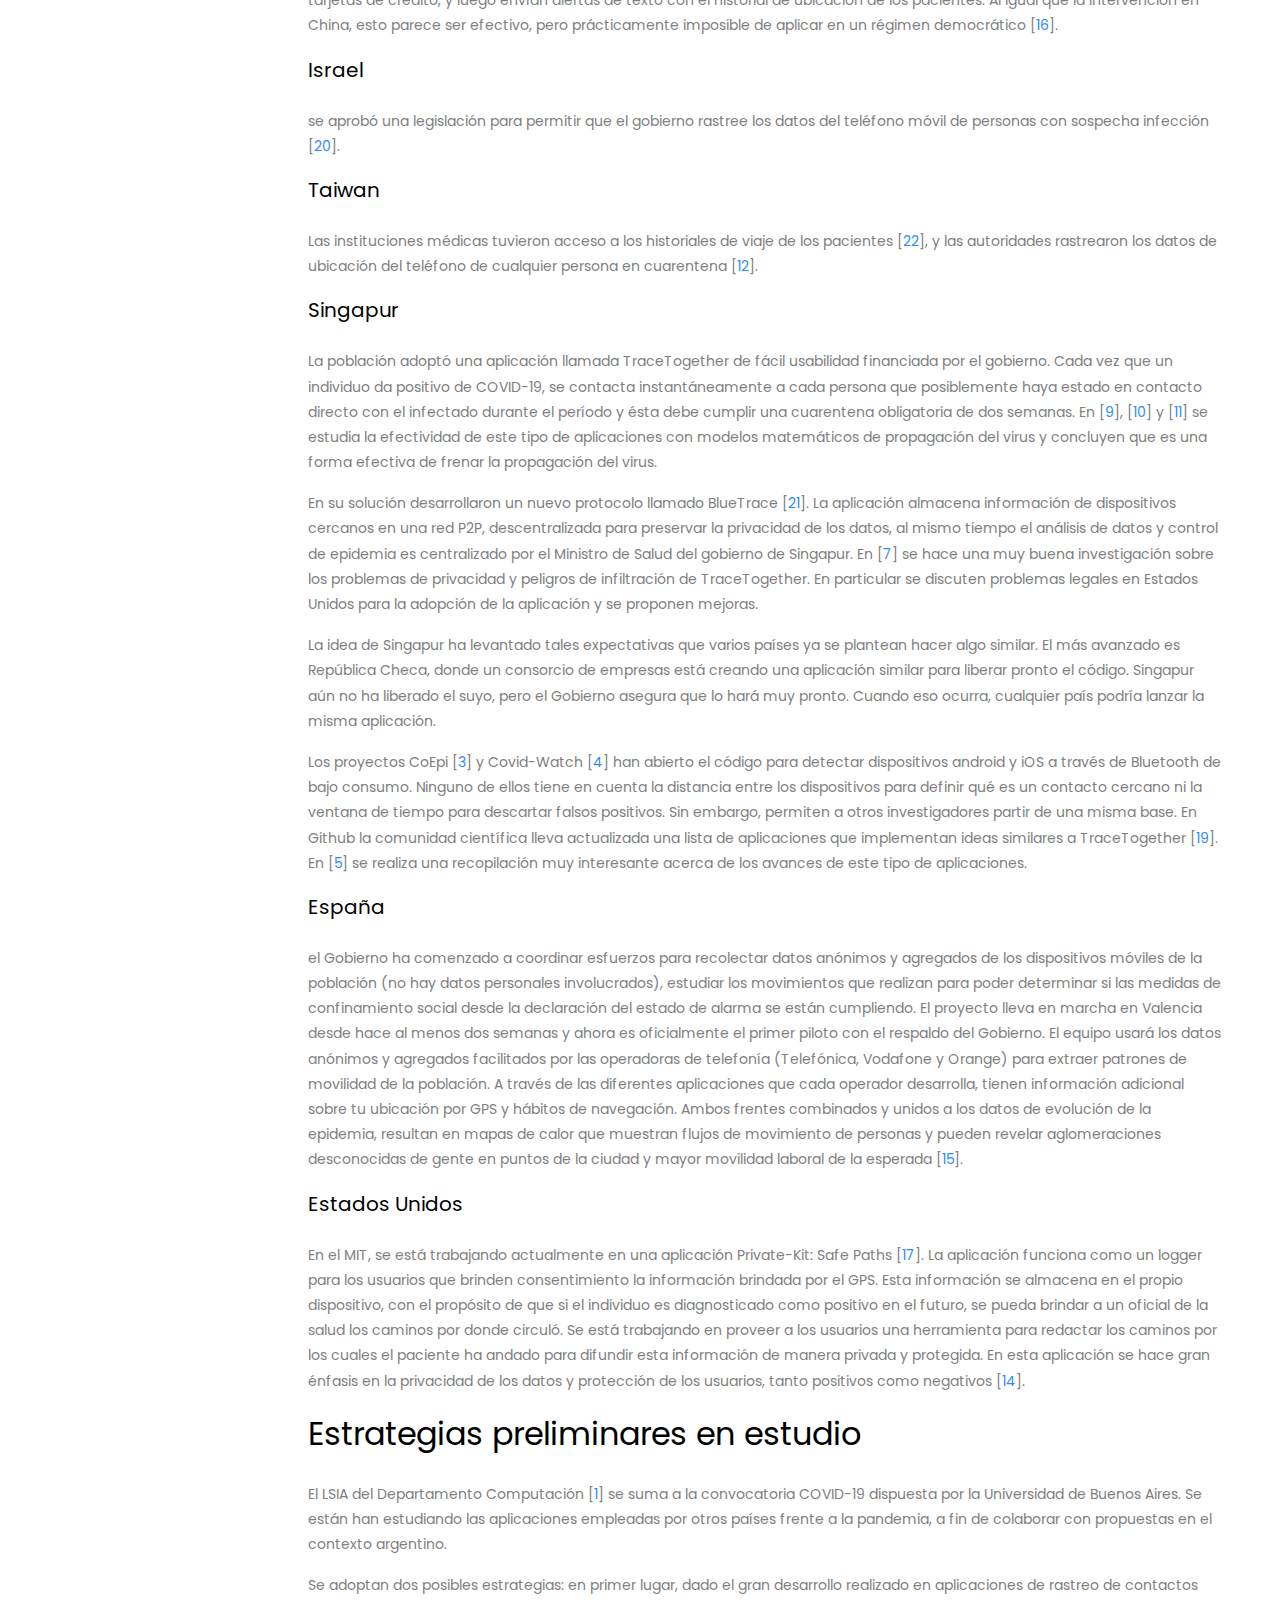
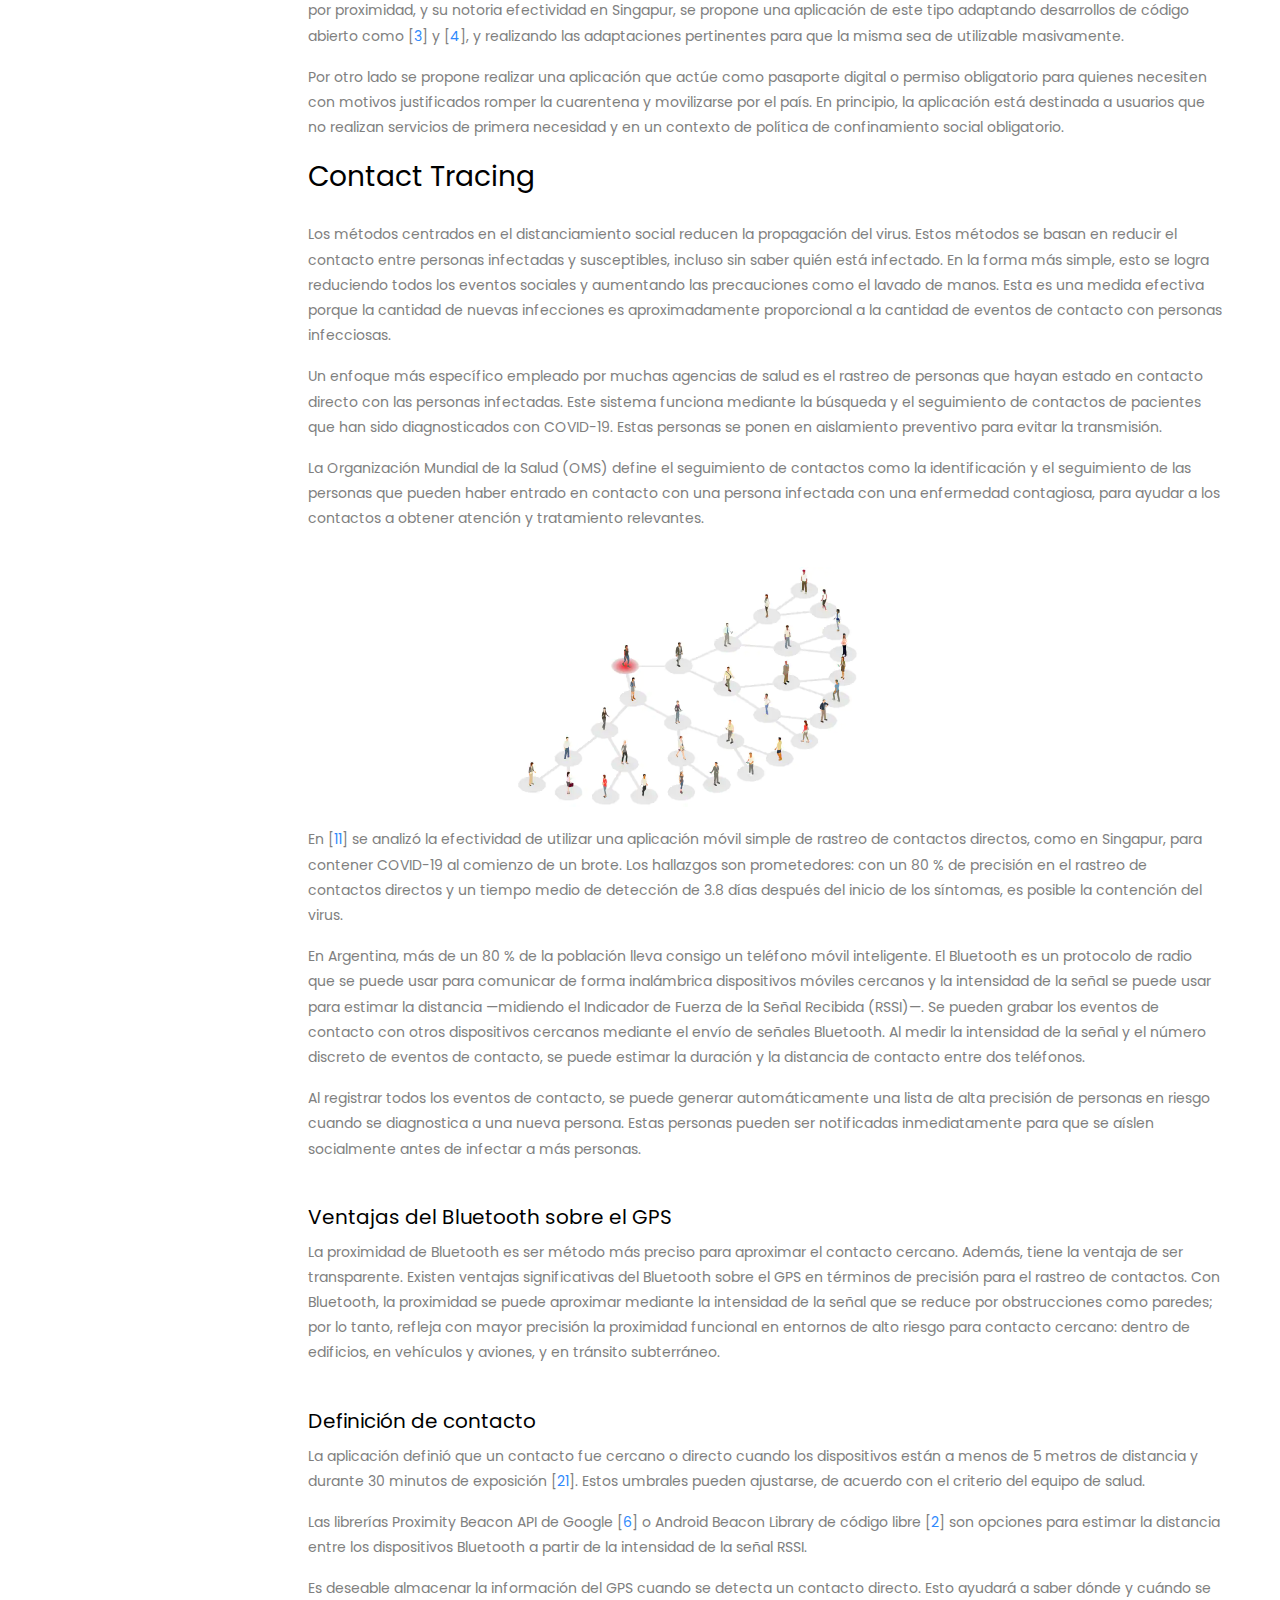
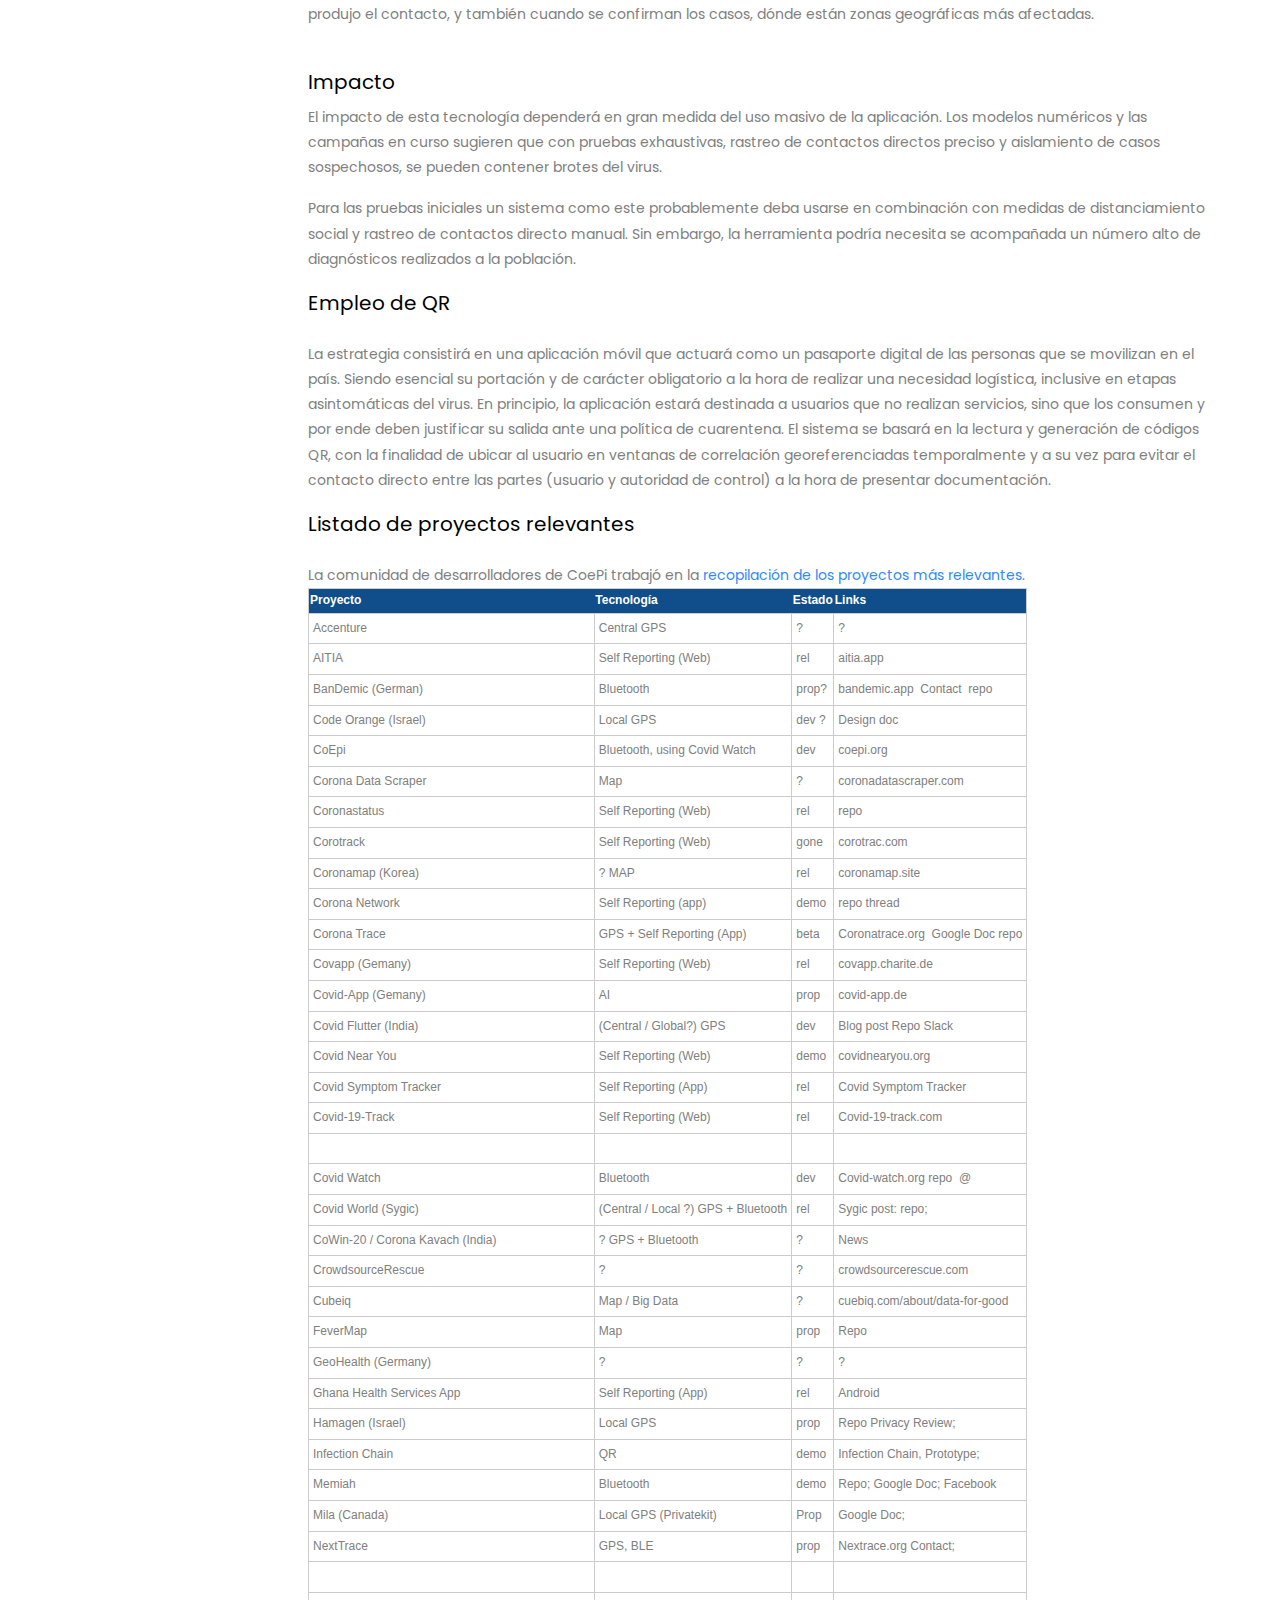
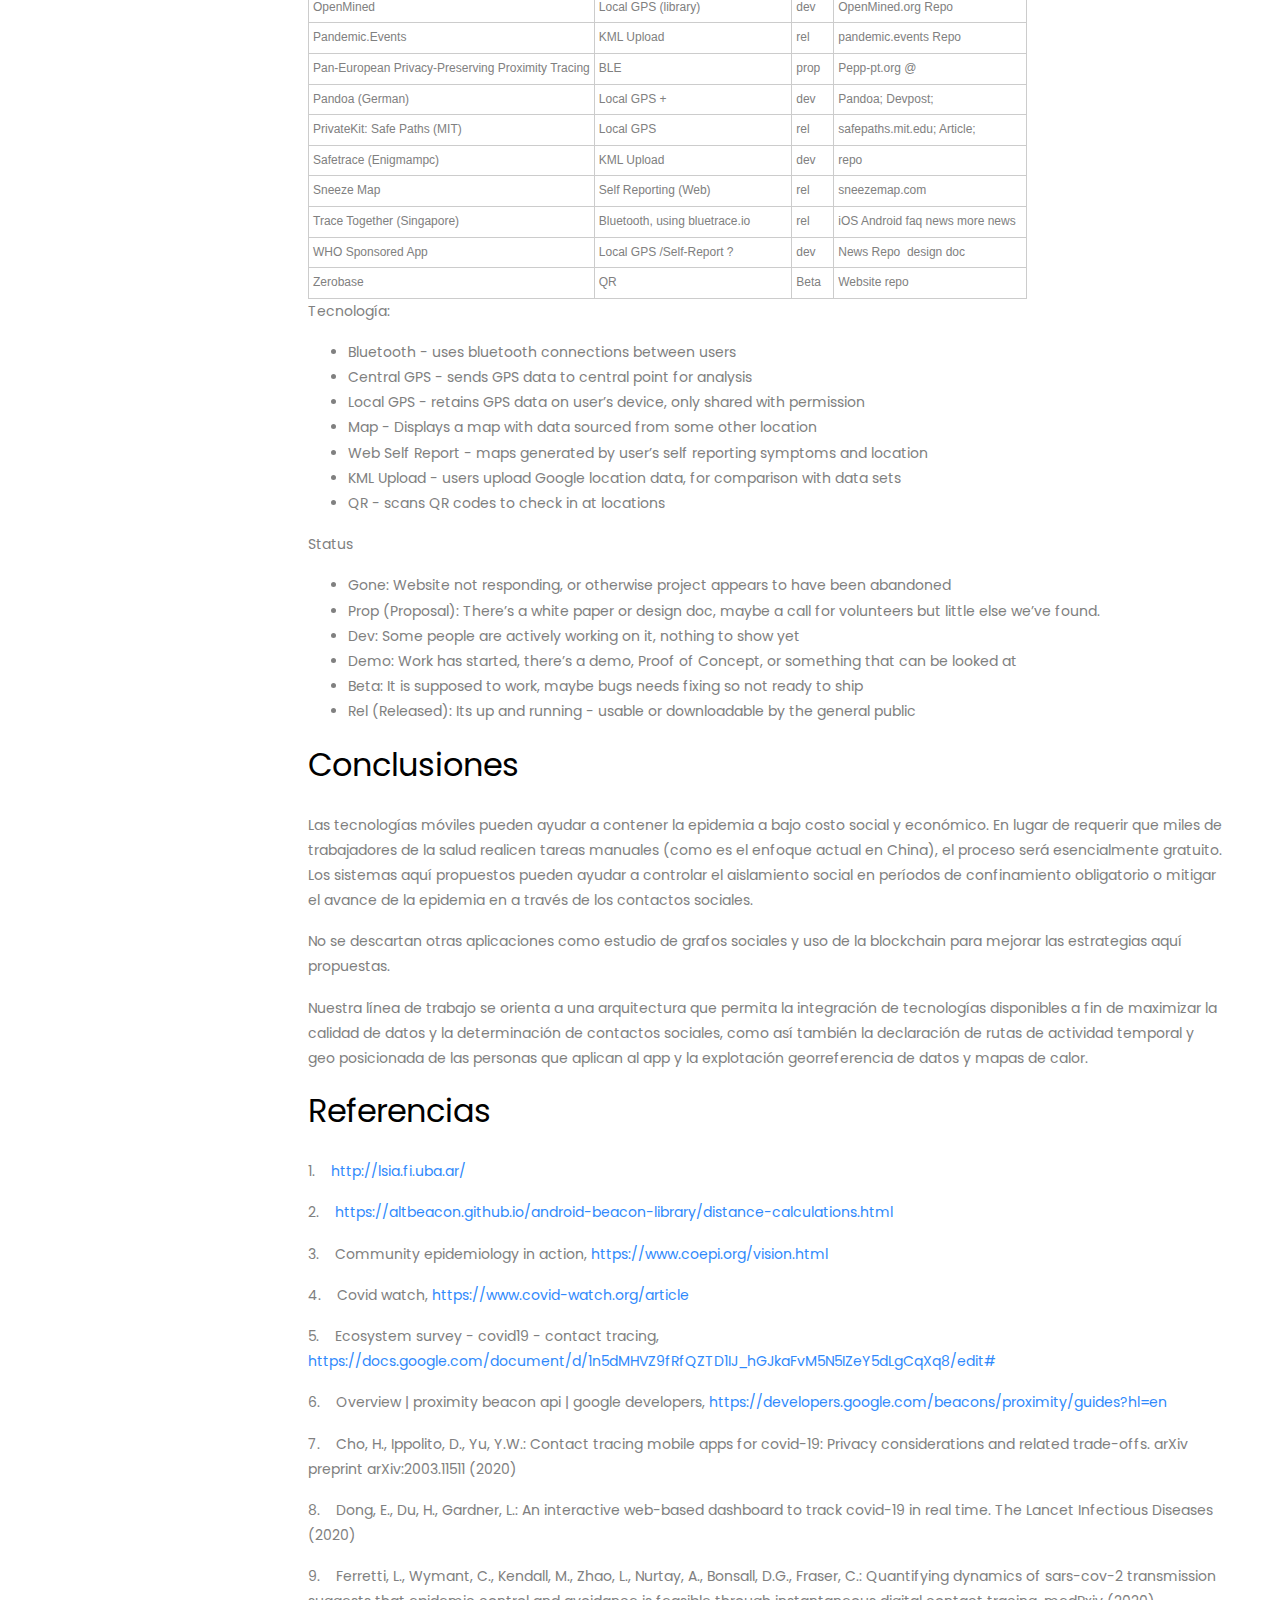
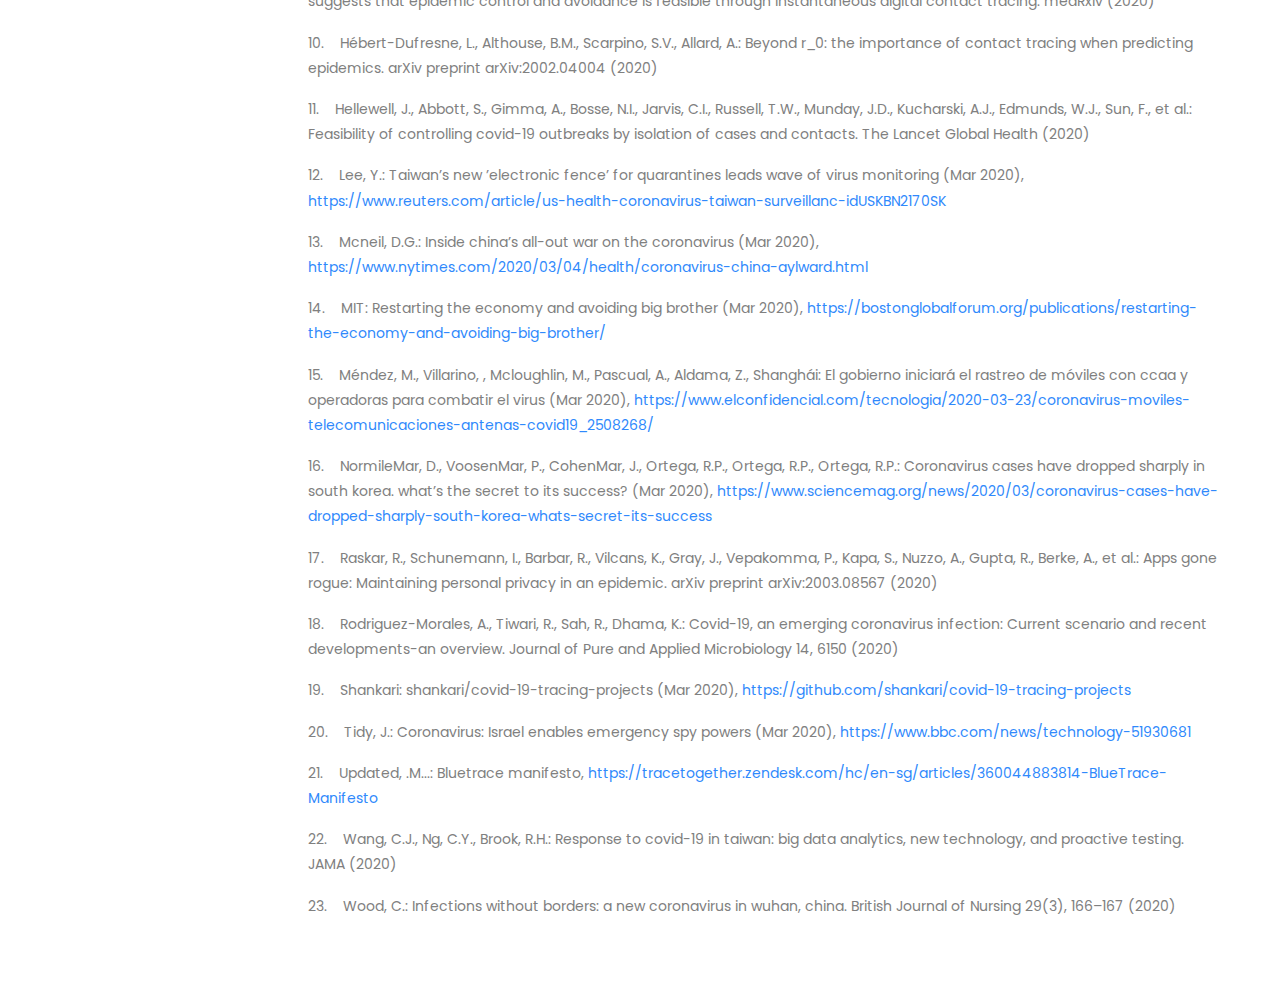
==== commit 4014dd50: "tabla" ====
--- a/docs/trabajo/trabajo.html
+++ b/docs/trabajo/trabajo.html
@@ -34,8 +34,9 @@
           <li>
             <a href="#referencias"> Referencias</a>
           </li>
+           <a class="logo-img" href="http://lsia.fi.uba.ar/"> <img class="logo-img" src="../assets/images/lsia80.png" alt="Logo"></a>
+            <a class="logo-img" href="http://www.fi.uba.ar/"> <img class="logo-img" src="../assets/images/fiuba.png" alt="Logo"></a>
         </ul>
-
     	</nav>
 
         <!-- Page Content  -->
@@ -71,6 +72,12 @@
  asiático se aplicaron soluciones que involucran el rastreo de los movimientos de
  los ciudadanos por medio de GPS, bluetooth y códigos QR (para espacios
  físicos). </p>
+ 
+ <figure>
+    <img src="../assets/images/grafico_paises.png" alt='Datos de Universidad de John Hopkins' />
+    <figcaption>Figura 1. <a href="https://www.ft.com/coronavirus-latest">Datos de Universidad de John Hopkins</a></figcaption>
+</figure>
+ 
  <p>Corea del Sur y China han demostrado dos sistemas exitosos para contener
  COVID-19 que hacen un uso extensivo de la tecnología. Los resultados que han visto
  coinciden con las predicciones de los modelos en [<a href="#Xferretti2020quantifying">9</a>] y [<a href="#Xhellewell2020feasibility">11</a>]: con una tasa de diagnóstico suficiente y una rastreo de contactos directos con personas contagiadas, el COVID-19
@@ -235,6 +242,11 @@
                                              haber entrado en contacto con una persona infectada con una enfermedad
                                              contagiosa, para ayudar a los contactos a obtener atención y tratamiento
                                              relevantes.
+                                             
+                                              <figure>
+    <img src="../assets/images/tracing.webp" alt='Contact Tracing' />
+</figure>
+                                             
                                              <!--l. 150--><p class="indent" >   En <span class="cite">[<a
                                              href="#Xhellewell2020feasibility">11</a>]</span> se analizó la efectividad de utilizar una aplicación móvil simple de
                                              rastreo de contactos directos, como en Singapur, para contener COVID-19
@@ -310,6 +322,78 @@
                                              correlación georeferenciadas temporalmente y a su vez para evitar el contacto
                                              directo entre las partes (usuario y autoridad de control) a la hora de presentar
                                              documentación.
+                                             
+ <h5 class="mb-4" id="qr">Listado de proyectos relevantes</h4>
+ 
+ La comunidad de desarrolladores de CoePi trabajó en la <a href="https://docs.google.com/document/d/16Kh4_Q_tmyRh0-v452wiul9oQAiTRj8AdZ5vcOJum9Y/edit?ts=5e801c37#heading=h.re9hzecntx7e">recopilación de los proyectos más relevantes</a>.
+ </br>
+ 
+<table class="tableizer-table">
+<thead><tr class="tableizer-firstrow"><th>Proyecto</th><th>Tecnología</th><th>Estado</th><th>Links</th></tr></thead><tbody>
+ <tr><td>Accenture</td><td>Central GPS</td><td>?</td><td>?</td></tr>
+ <tr><td>AITIA </td><td>Self Reporting (Web)</td><td>rel</td><td>aitia.app</td></tr>
+ <tr><td>BanDemic (German)</td><td>Bluetooth</td><td>prop?</td><td>bandemic.app  Contact  repo</td></tr>
+ <tr><td>Code Orange (Israel)</td><td>Local GPS</td><td>dev ?</td><td>Design doc</td></tr>
+ <tr><td>CoEpi</td><td>Bluetooth, using Covid Watch</td><td>dev</td><td>coepi.org</td></tr>
+ <tr><td>Corona Data Scraper </td><td>Map</td><td>?</td><td>coronadatascraper.com</td></tr>
+ <tr><td>Coronastatus</td><td>Self Reporting (Web)</td><td>rel</td><td>repo</td></tr>
+ <tr><td>Corotrack</td><td>Self Reporting (Web)</td><td>gone</td><td>corotrac.com</td></tr>
+ <tr><td>Coronamap (Korea)</td><td>? MAP</td><td>rel</td><td>coronamap.site</td></tr>
+ <tr><td>Corona Network</td><td>Self Reporting (app)</td><td>demo</td><td>repo thread</td></tr>
+ <tr><td>Corona Trace</td><td>GPS + Self Reporting (App)</td><td>beta</td><td>Coronatrace.org  Google Doc repo</td></tr>
+ <tr><td>Covapp (Gemany)</td><td>Self Reporting (Web)</td><td>rel</td><td>covapp.charite.de</td></tr>
+ <tr><td>Covid-App (Gemany)</td><td>AI</td><td>prop</td><td>covid-app.de</td></tr>
+ <tr><td>Covid Flutter (India)</td><td>(Central / Global?) GPS</td><td>dev</td><td>Blog post Repo Slack </td></tr>
+ <tr><td>Covid Near You</td><td>Self Reporting (Web)</td><td>demo</td><td>covidnearyou.org</td></tr>
+ <tr><td>Covid Symptom Tracker</td><td>Self Reporting (App)</td><td>rel</td><td>Covid Symptom Tracker</td></tr>
+ <tr><td>Covid-19-Track</td><td>Self Reporting (Web)</td><td>rel</td><td>Covid-19-track.com </td></tr>
+ <tr><td>&nbsp;</td><td>&nbsp;</td><td>&nbsp;</td><td>&nbsp;</td></tr>
+ <tr><td>Covid Watch</td><td>Bluetooth</td><td>dev</td><td>Covid-watch.org repo  @ </td></tr>
+ <tr><td>Covid World (Sygic)</td><td>(Central / Local ?) GPS + Bluetooth</td><td>rel</td><td>Sygic post: repo;</td></tr>
+ <tr><td>CoWin-20 / Corona Kavach (India)</td><td>? GPS + Bluetooth</td><td>?</td><td>News</td></tr>
+ <tr><td>CrowdsourceRescue</td><td>?</td><td>?</td><td>crowdsourcerescue.com </td></tr>
+ <tr><td>Cubeiq</td><td>Map / Big Data</td><td>?</td><td>cuebiq.com/about/data-for-good</td></tr>
+ <tr><td>FeverMap</td><td>Map</td><td>prop</td><td>Repo </td></tr>
+ <tr><td>GeoHealth (Germany)</td><td>?</td><td>?</td><td>?</td></tr>
+ <tr><td>Ghana Health Services App</td><td>Self Reporting (App)</td><td>rel</td><td>Android </td></tr>
+ <tr><td>Hamagen (Israel)</td><td>Local GPS</td><td>prop</td><td>Repo Privacy Review;</td></tr>
+ <tr><td>Infection Chain</td><td>QR</td><td>demo</td><td>Infection Chain, Prototype; </td></tr>
+ <tr><td>Memiah</td><td>Bluetooth</td><td>demo</td><td>Repo; Google Doc; Facebook  </td></tr>
+ <tr><td>Mila (Canada)</td><td>Local GPS (Privatekit)</td><td>Prop</td><td>Google Doc; </td></tr>
+ <tr><td>NextTrace</td><td>GPS, BLE</td><td>prop</td><td>Nextrace.org Contact; </td></tr>
+ <tr><td>&nbsp;</td><td>&nbsp;</td><td>&nbsp;</td><td>&nbsp;</td></tr>
+ <tr><td>OpenMined</td><td>Local GPS (library)</td><td>dev</td><td>OpenMined.org Repo</td></tr>
+ <tr><td>Pandemic.Events </td><td>KML Upload</td><td>rel</td><td>pandemic.events Repo</td></tr>
+ <tr><td>Pan-European Privacy-Preserving Proximity Tracing</td><td>BLE</td><td>prop</td><td>Pepp-pt.org @ </td></tr>
+ <tr><td>Pandoa (German)</td><td>Local GPS +</td><td>dev</td><td>Pandoa; Devpost; </td></tr>
+ <tr><td>PrivateKit: Safe Paths (MIT)</td><td>Local GPS</td><td>rel</td><td>safepaths.mit.edu; Article; </td></tr>
+ <tr><td>Safetrace (Enigmampc)</td><td>KML Upload</td><td>dev</td><td>repo</td></tr>
+ <tr><td>Sneeze Map</td><td>Self Reporting (Web)</td><td>rel</td><td>sneezemap.com</td></tr>
+ <tr><td>Trace Together (Singapore)</td><td>Bluetooth, using bluetrace.io</td><td>rel</td><td>iOS Android faq news more news</td></tr>
+ <tr><td>WHO Sponsored App</td><td>Local GPS /Self-Report ?</td><td>dev</td><td>News Repo  design doc</td></tr>
+ <tr><td>Zerobase</td><td>QR</td><td>Beta</td><td>Website repo</td></tr>
+</tbody></table>   
+
+<p>Tecnología:
+<UL>
+<li>Bluetooth - uses bluetooth connections between users
+<li>Central GPS - sends GPS data to central point for analysis
+<li>Local GPS - retains GPS data on user’s device, only shared with permission
+<li>Map - Displays a map with data sourced from some other location
+<li>Web Self Report - maps generated by user’s self reporting symptoms and location
+<li>KML Upload - users upload Google location data, for comparison with data sets
+<li>QR - scans QR codes to check in at locations
+</UL>
+<p>Status
+<UL>
+<li>Gone: Website not responding, or otherwise project appears to have been abandoned
+<li>Prop (Proposal): There’s a white paper or design doc, maybe a call for volunteers but little else we’ve found.
+<li>Dev: Some people are actively working on it, nothing to show yet
+<li>Demo: Work has started, there’s a demo, Proof of Concept, or something that can be looked at
+<li>Beta: It is supposed to work, maybe bugs needs fixing so not ready to ship
+<li>Rel (Released): Its up and running - usable or downloadable by the general public
+</UL>                                
+                                             
   <h2 class="mb-4" id="conclusiones">Conclusiones</h2>
   <p class="noindent" >Las tecnologías móviles pueden ayudar a contener la epidemia a bajo costo social y
                                              económico. En lugar de requerir que miles de trabajadores de la salud realicen tareas
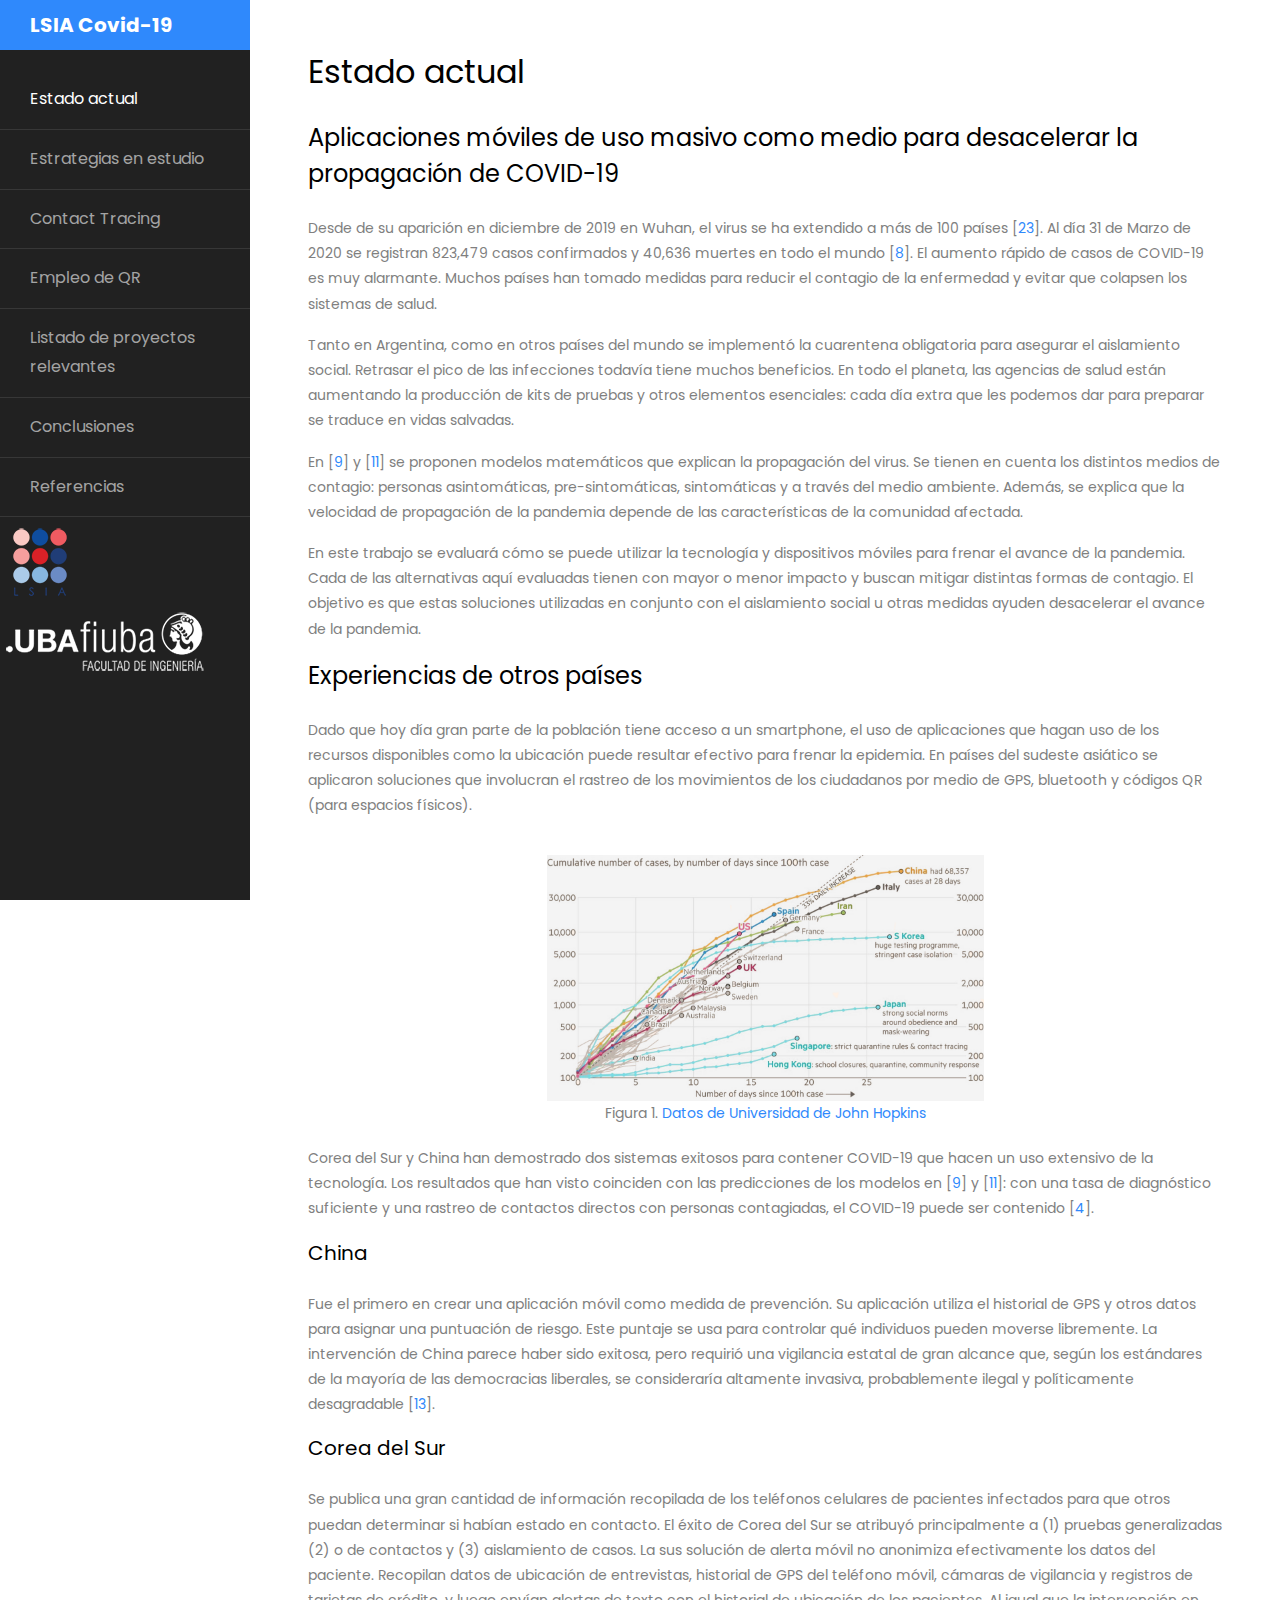
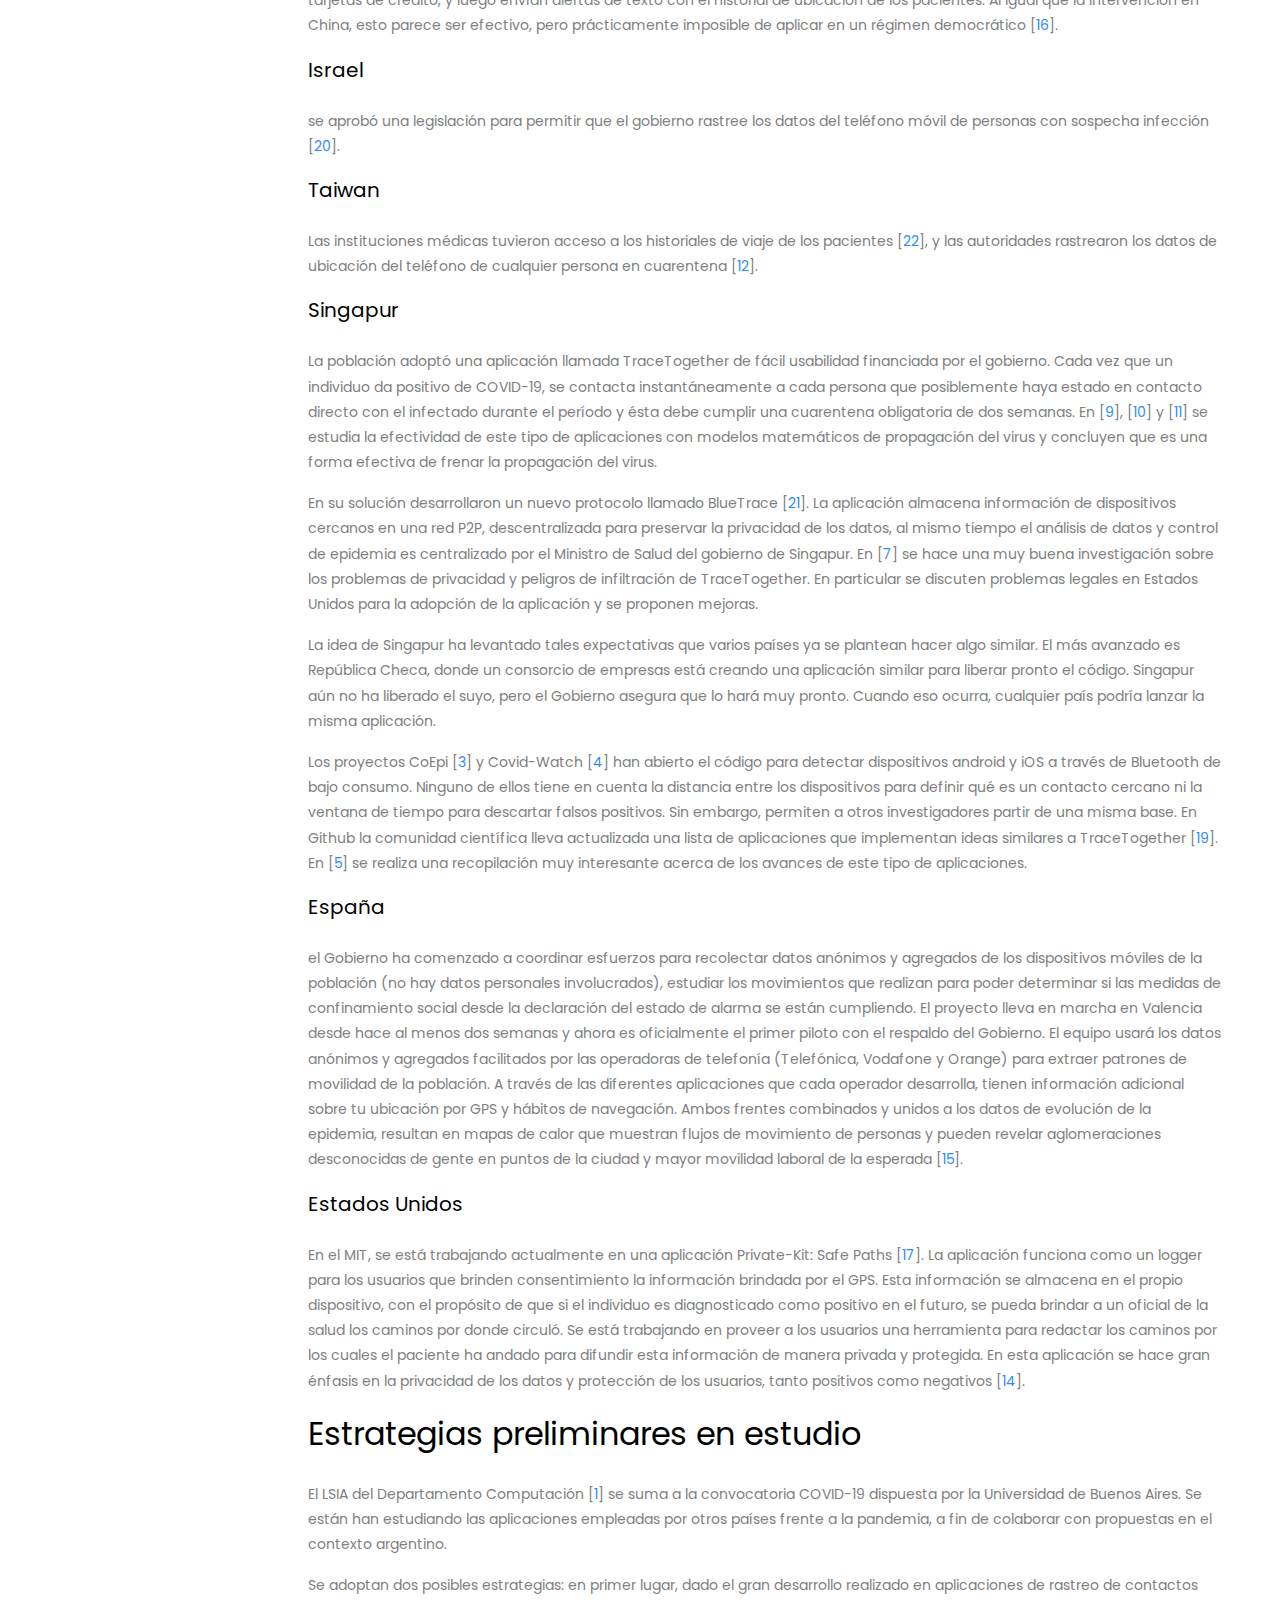
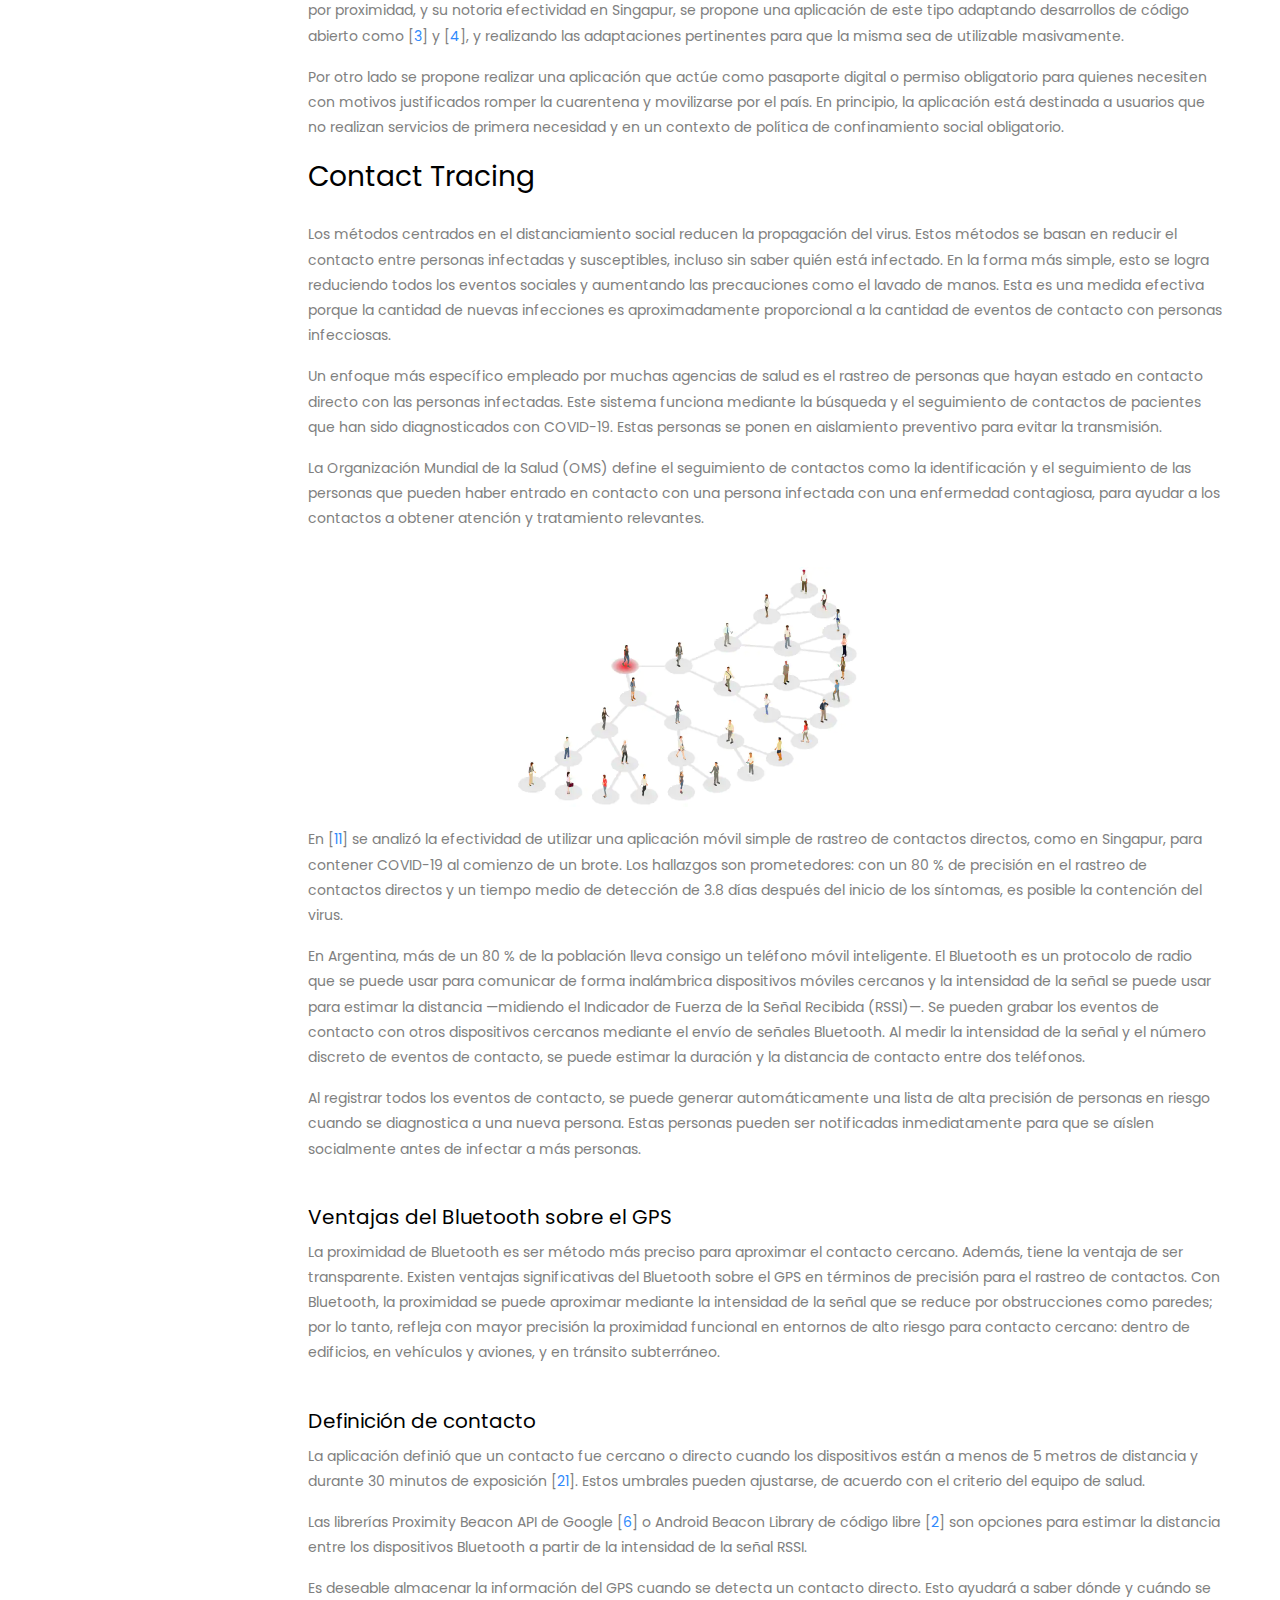
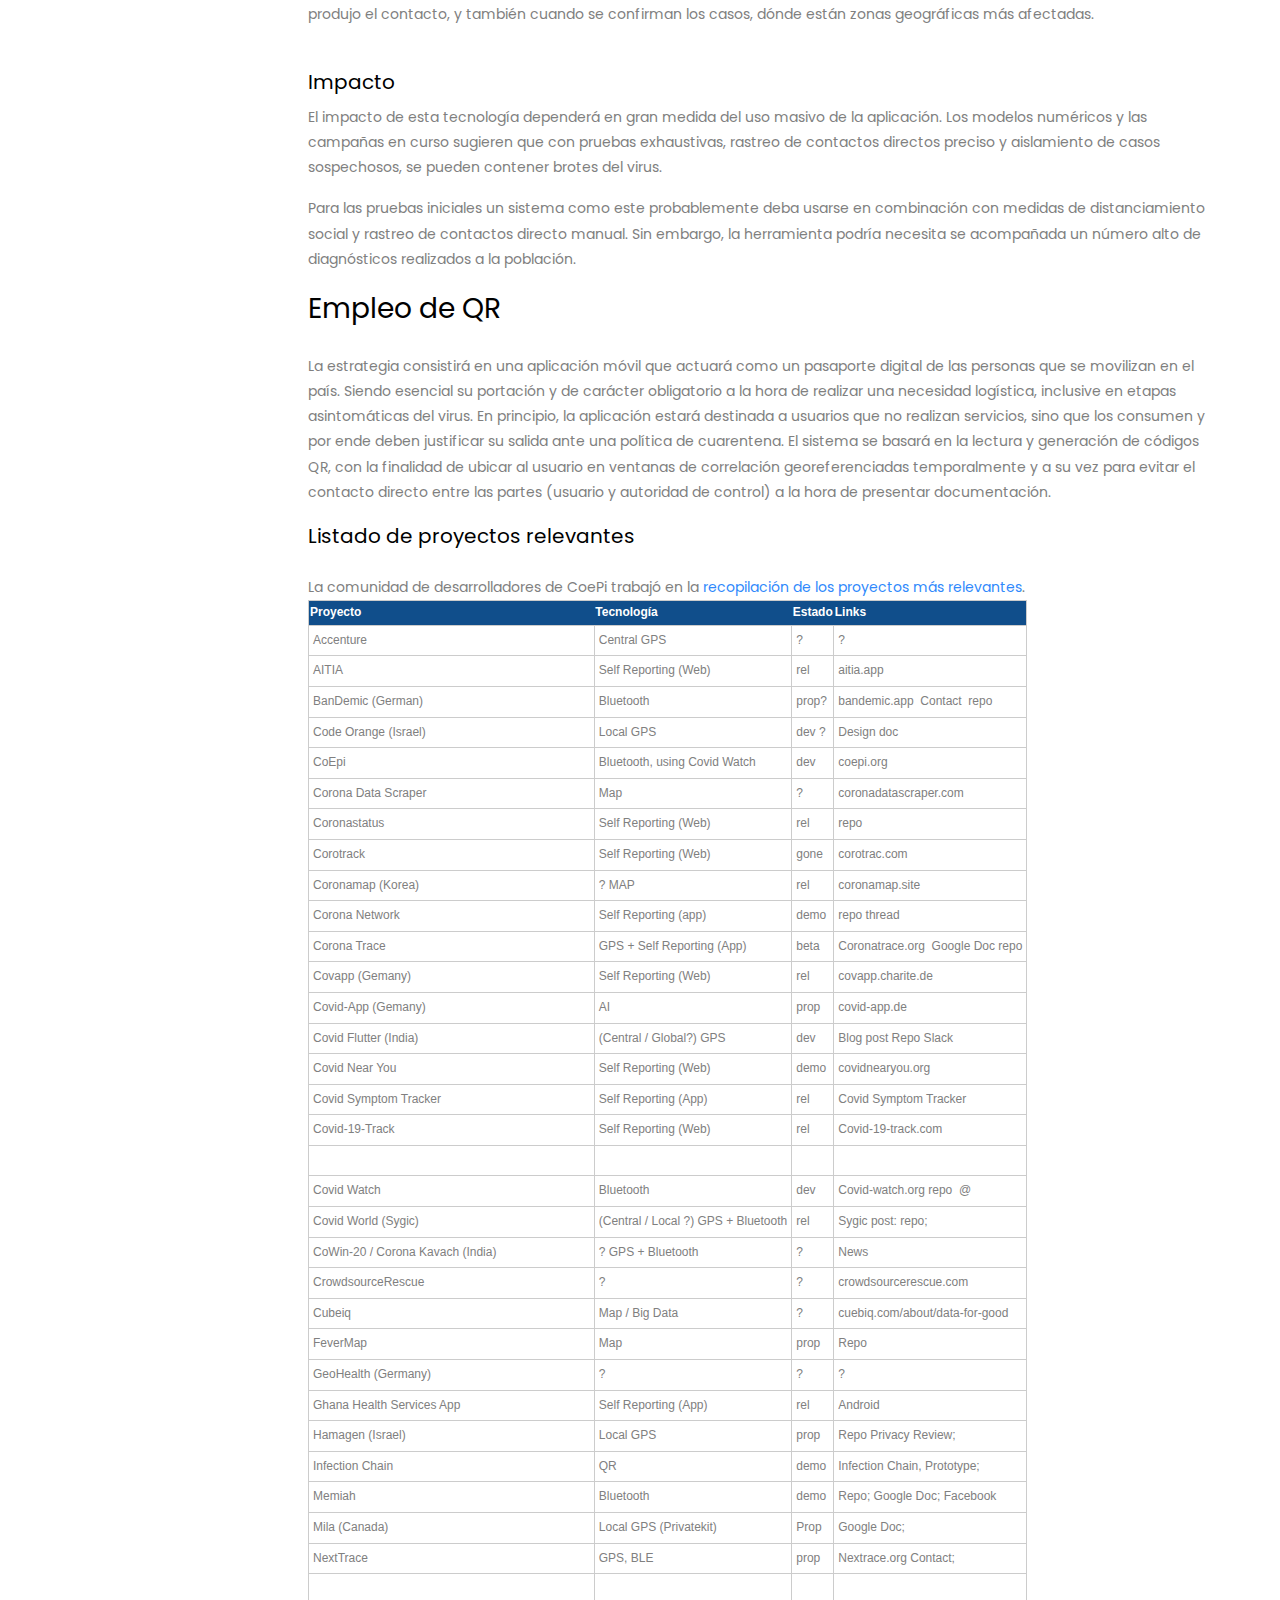
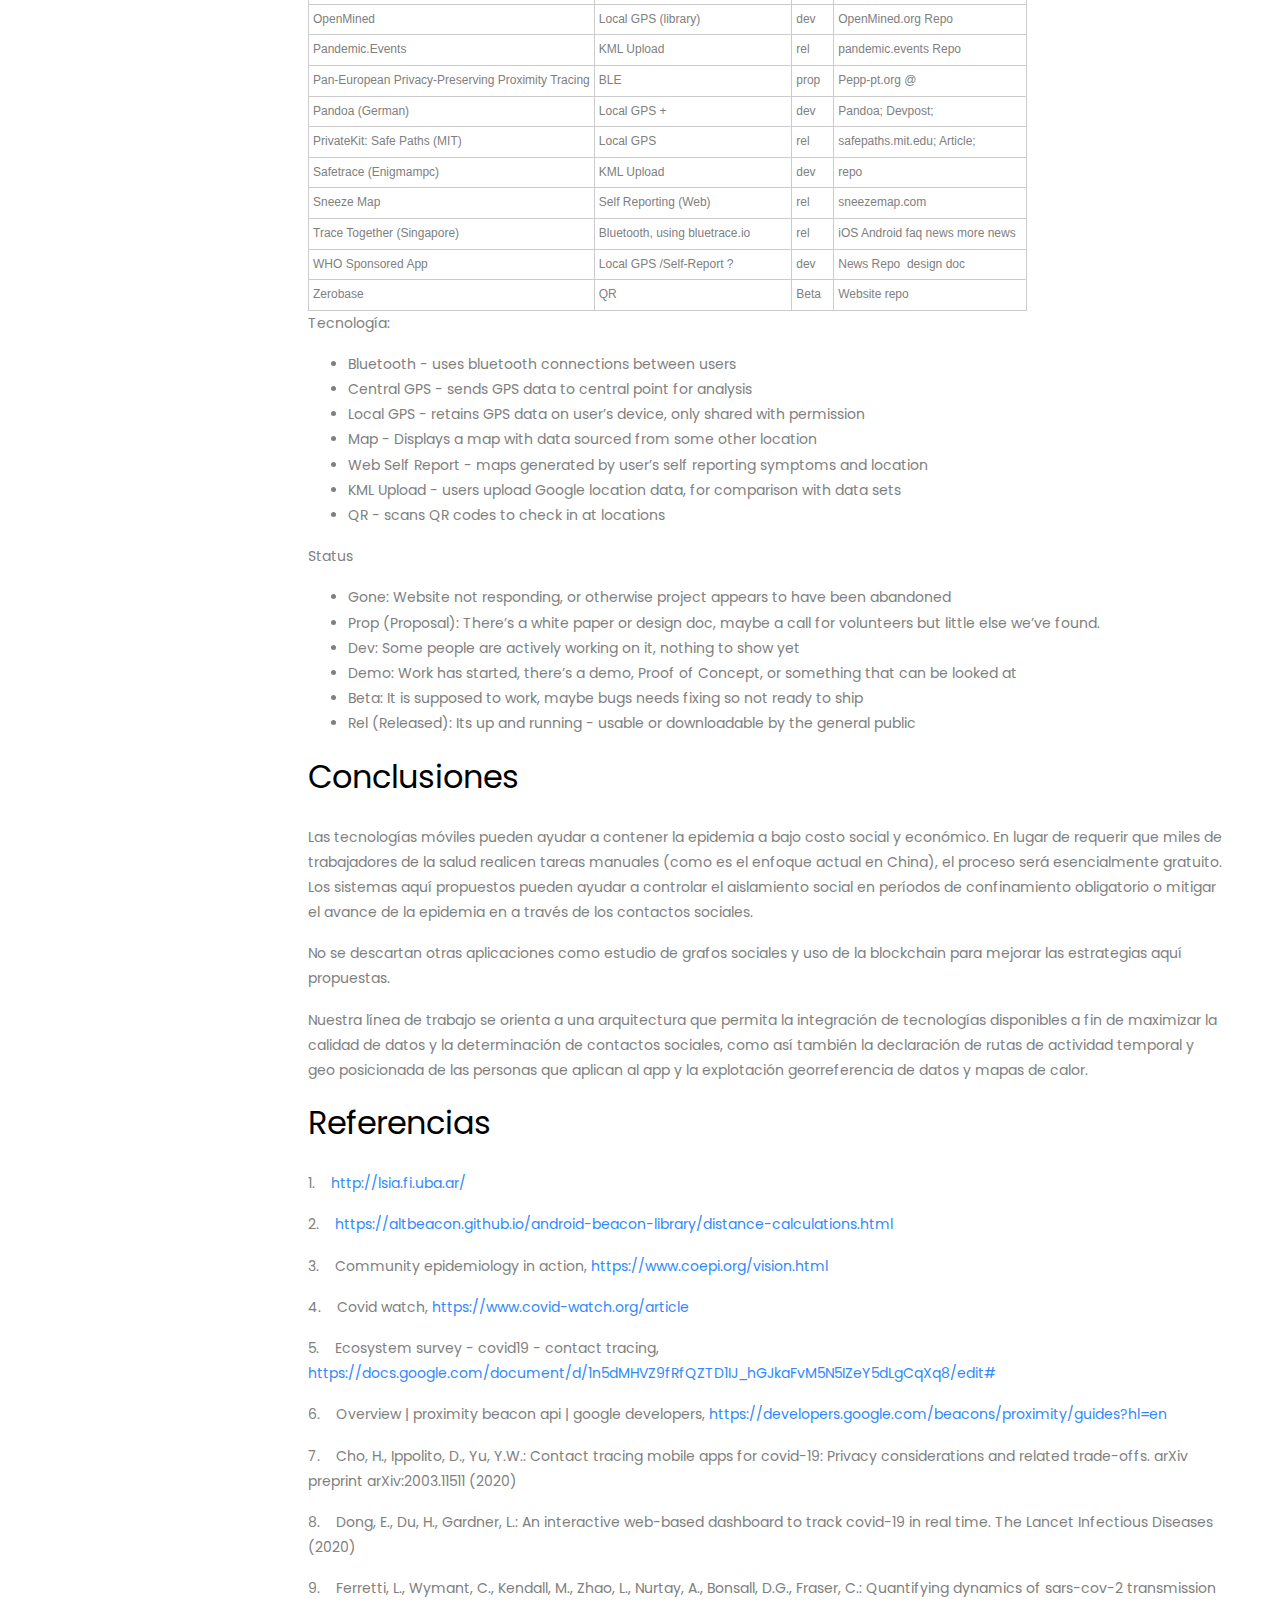
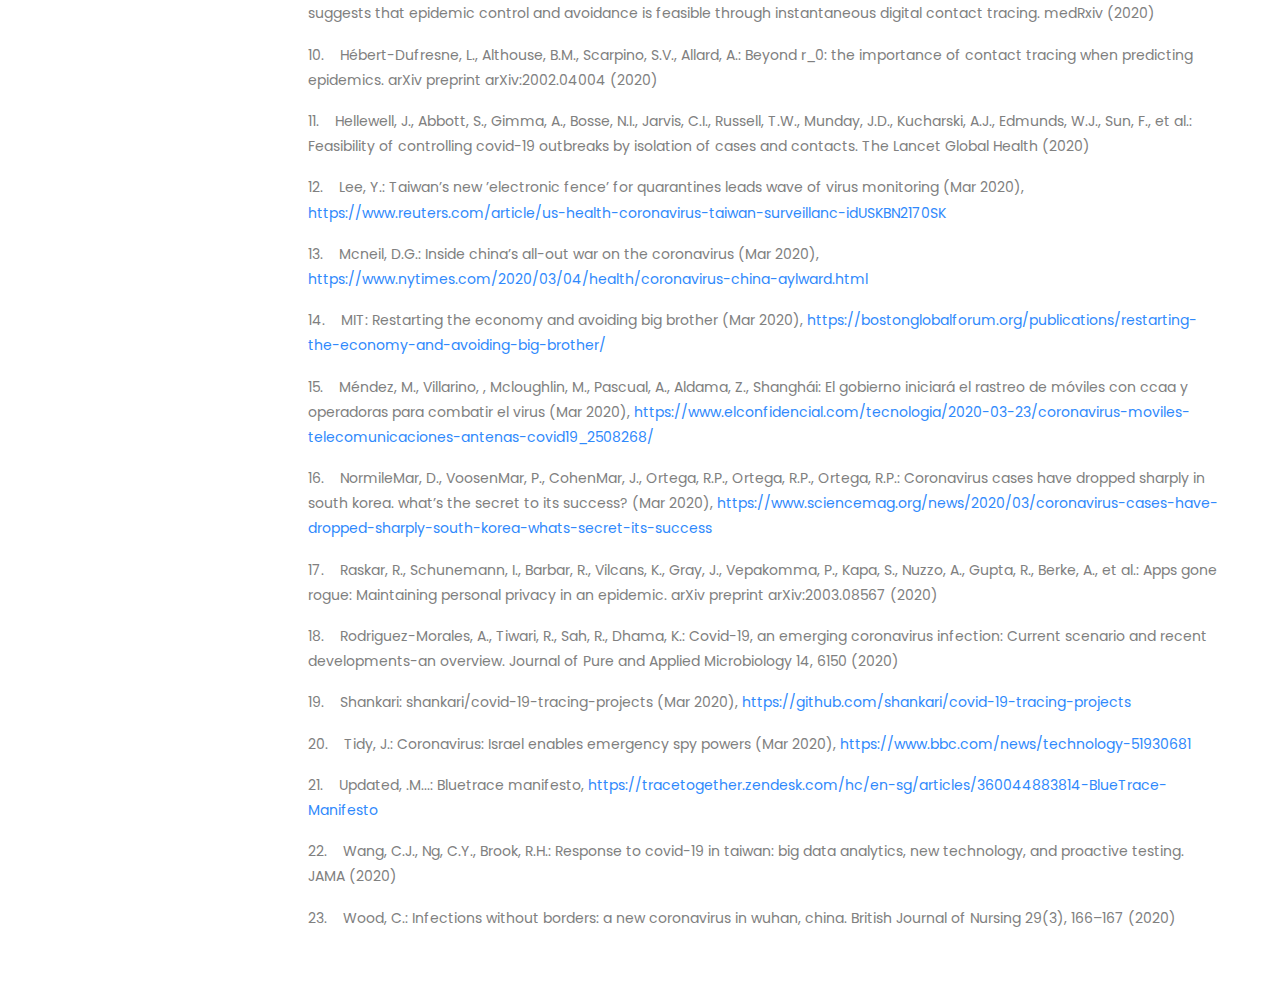
==== commit 65f15483: "h3" ====
--- a/docs/trabajo/trabajo.html
+++ b/docs/trabajo/trabajo.html
@@ -28,6 +28,10 @@
           <li>
             <a href="#qr">     Empleo de QR</a>
           </li>
+          <li>
+            <a href="#listado">     Listado de proyectos relevantes</a>
+          </li>
+          
           <li>
             <a href="#conclusiones"> Conclusiones</a>
           </li>
@@ -311,7 +315,7 @@
                                              manual. Sin embargo, la herramienta podría necesita se acompañada un número alto
                                              de diagnósticos realizados a la población.
  
- <h5 class="mb-4" id="qr">Empleo de QR</h4>
+ <h3 class="mb-4" id="qr">Empleo de QR</h4>
  <p class="noindent" >La estrategia consistirá en una aplicación móvil que actuará como un pasaporte
                                              digital de las personas que se movilizan en el país. Siendo esencial su portación y de
                                              carácter obligatorio a la hora de realizar una necesidad logística, inclusive en etapas
@@ -323,7 +327,7 @@
                                              directo entre las partes (usuario y autoridad de control) a la hora de presentar
                                              documentación.
                                              
- <h5 class="mb-4" id="qr">Listado de proyectos relevantes</h4>
+ <h5 class="mb-4" id="listado">Listado de proyectos relevantes</h4>
  
  La comunidad de desarrolladores de CoePi trabajó en la <a href="https://docs.google.com/document/d/16Kh4_Q_tmyRh0-v452wiul9oQAiTRj8AdZ5vcOJum9Y/edit?ts=5e801c37#heading=h.re9hzecntx7e">recopilación de los proyectos más relevantes</a>.
  </br>
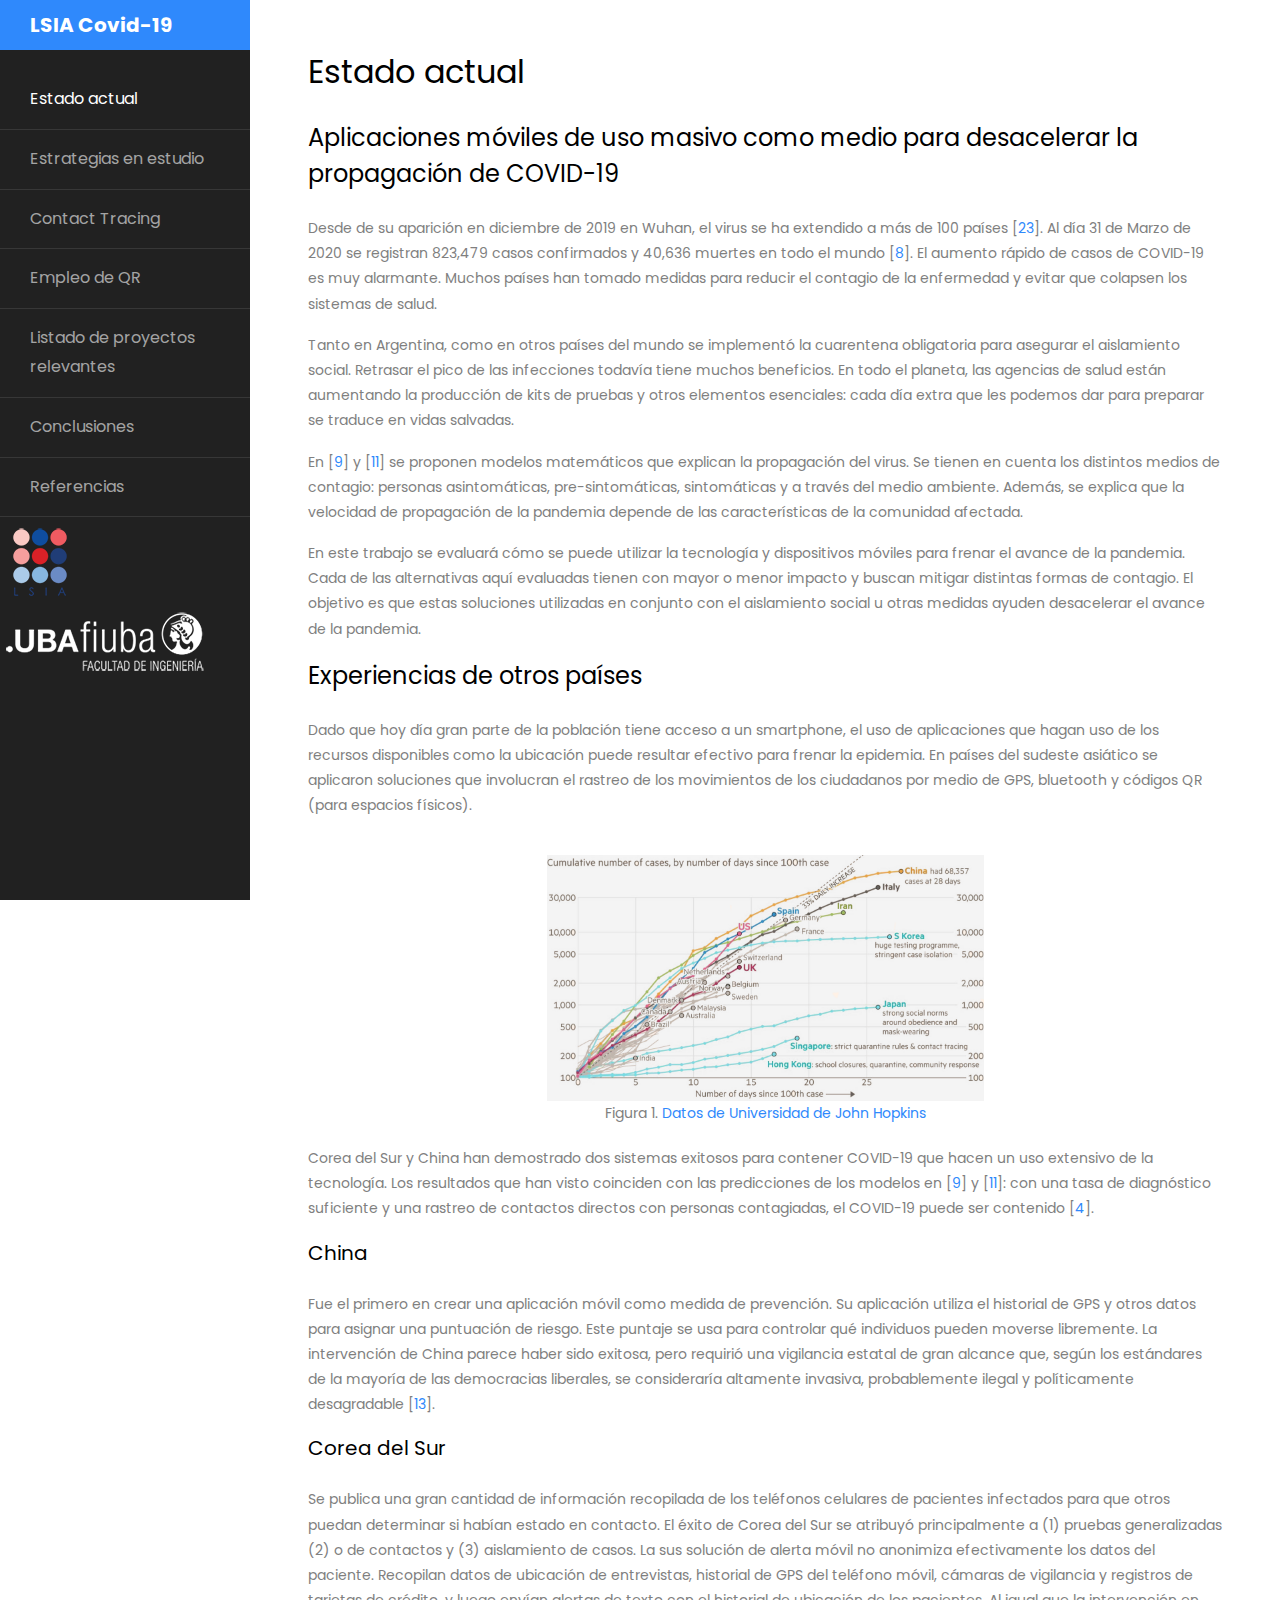
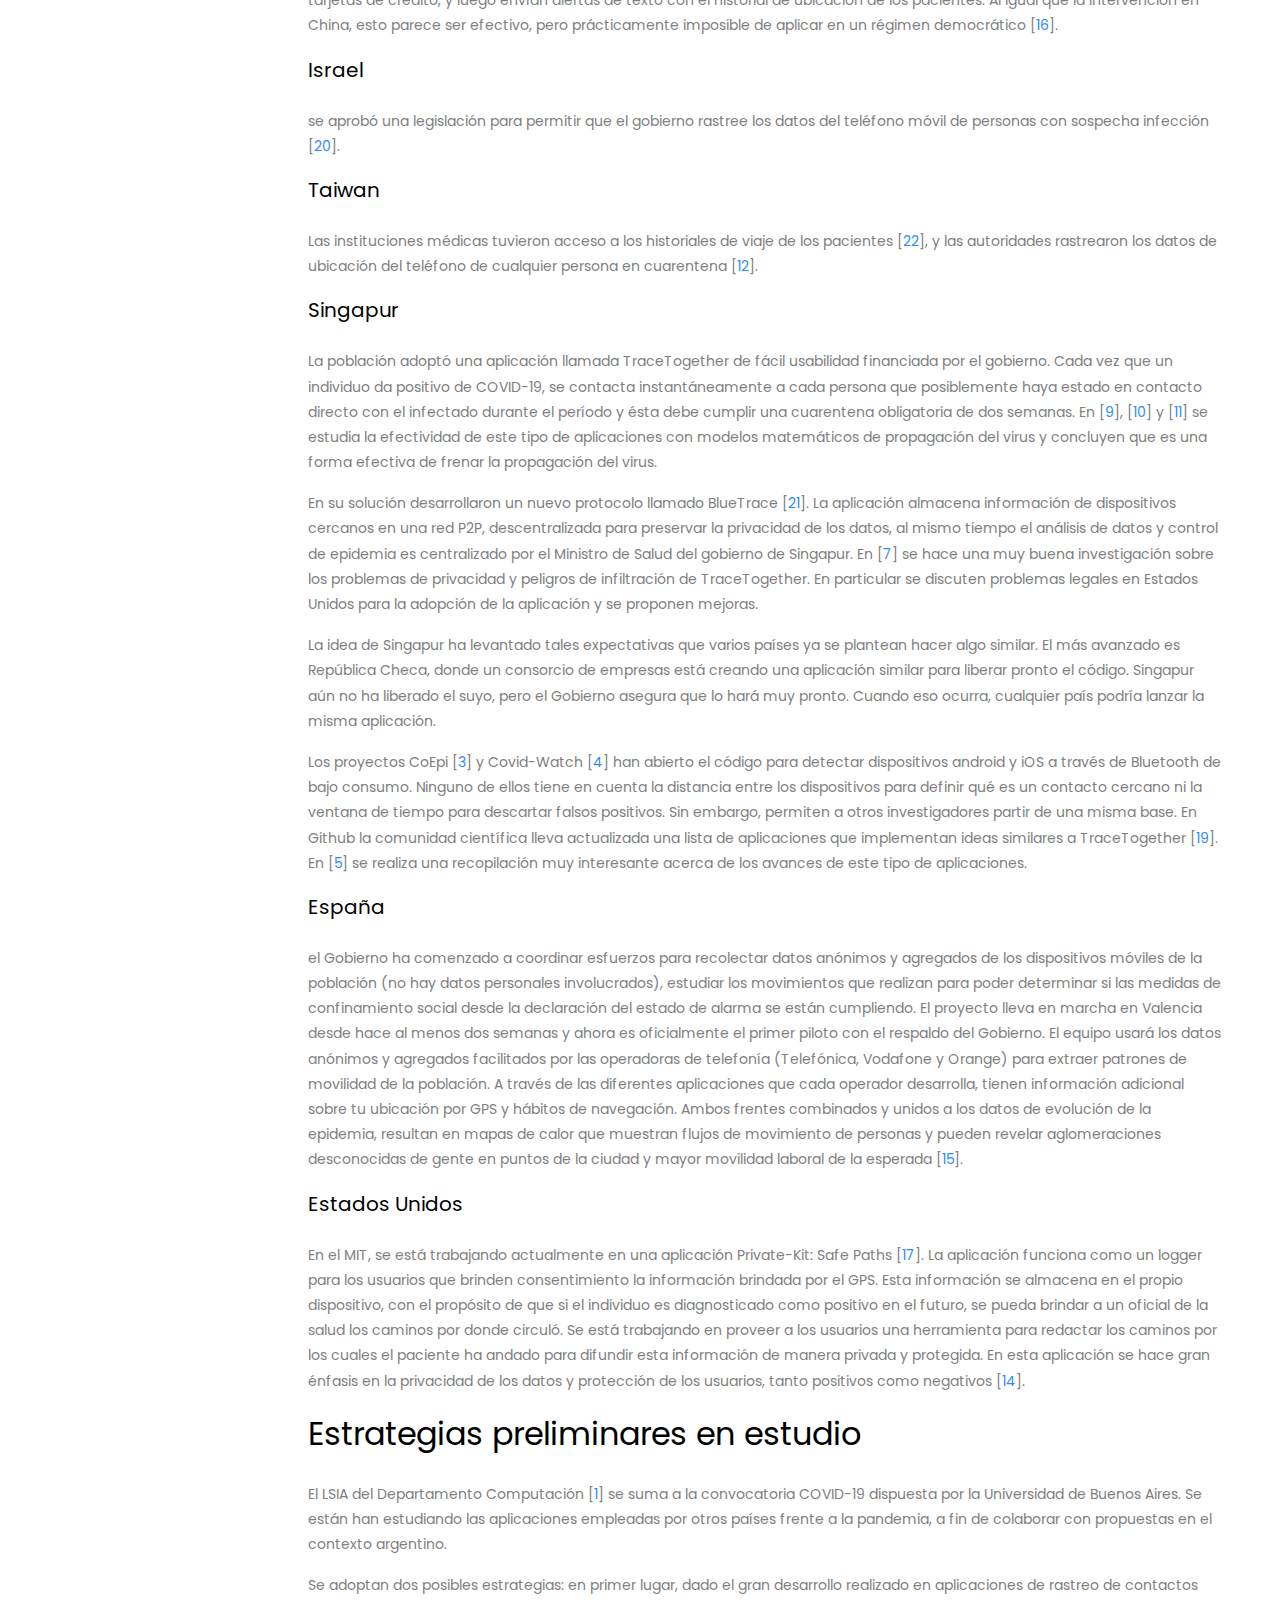
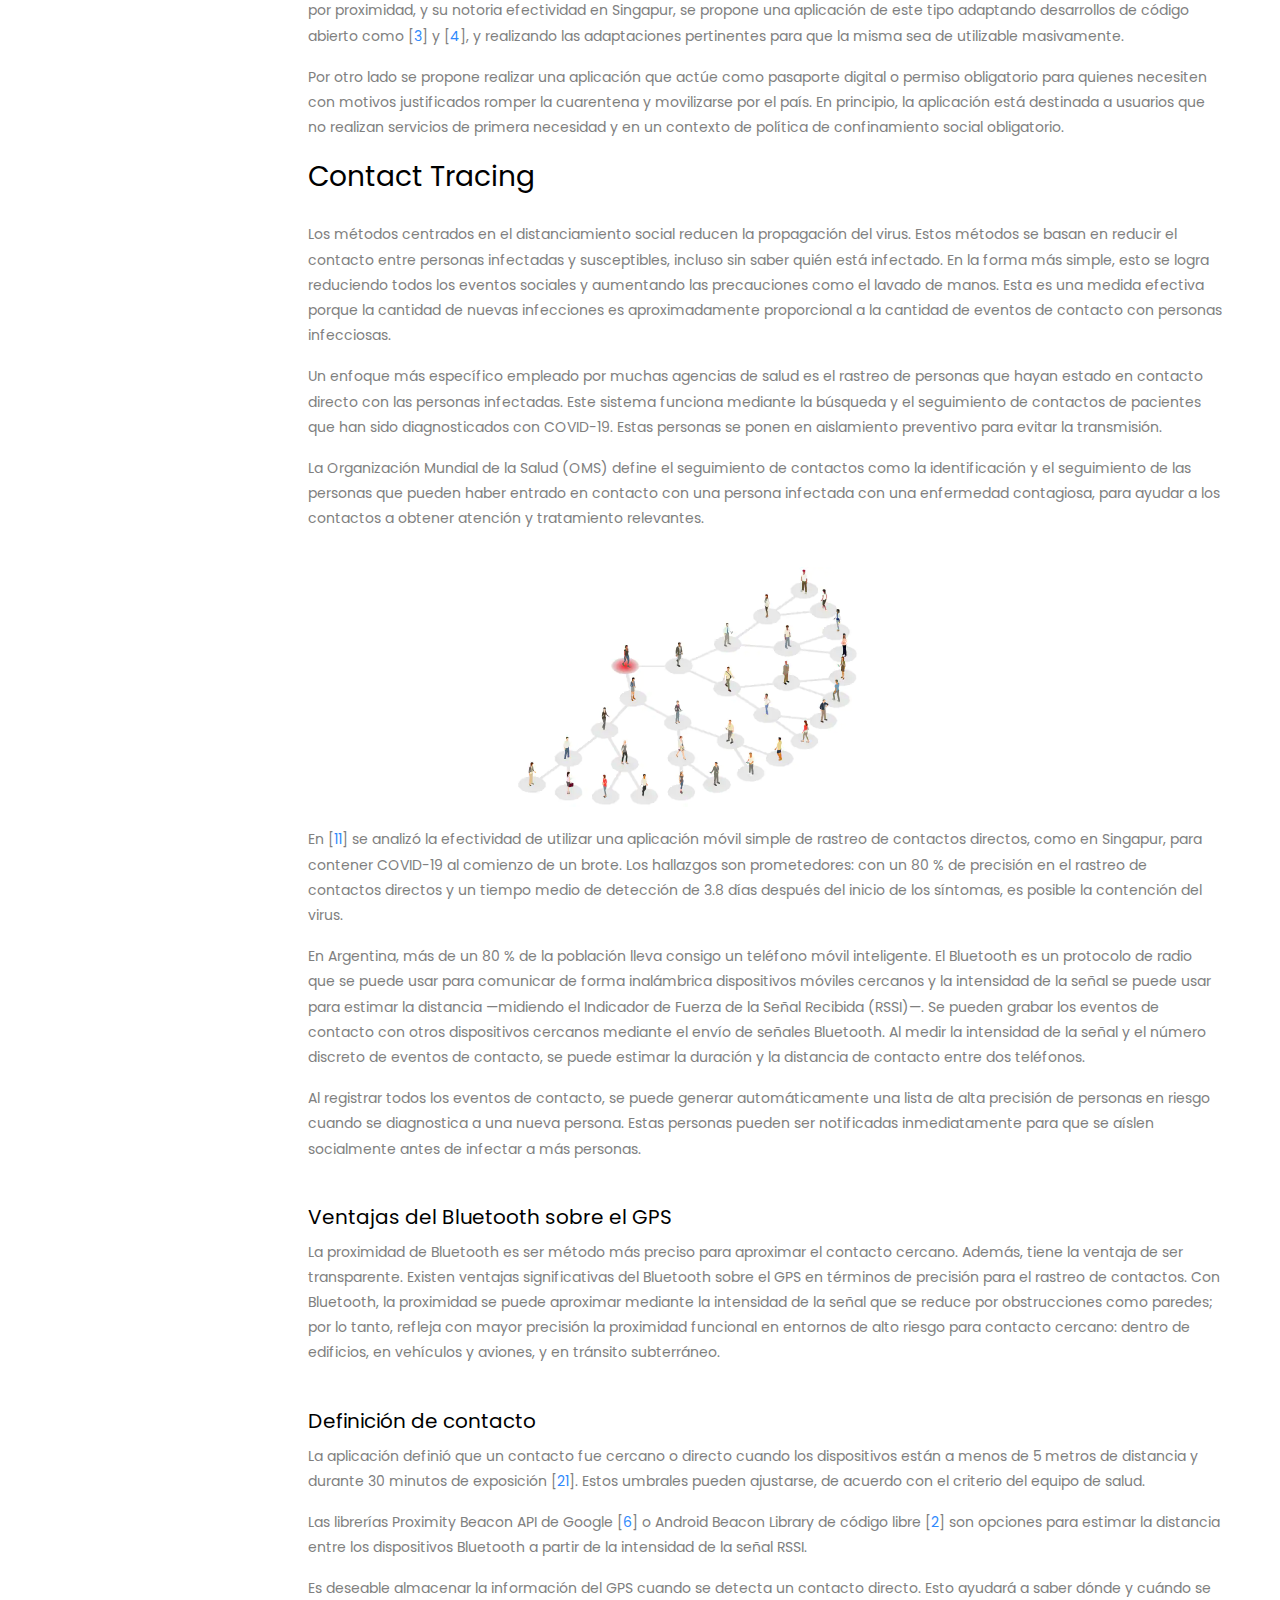
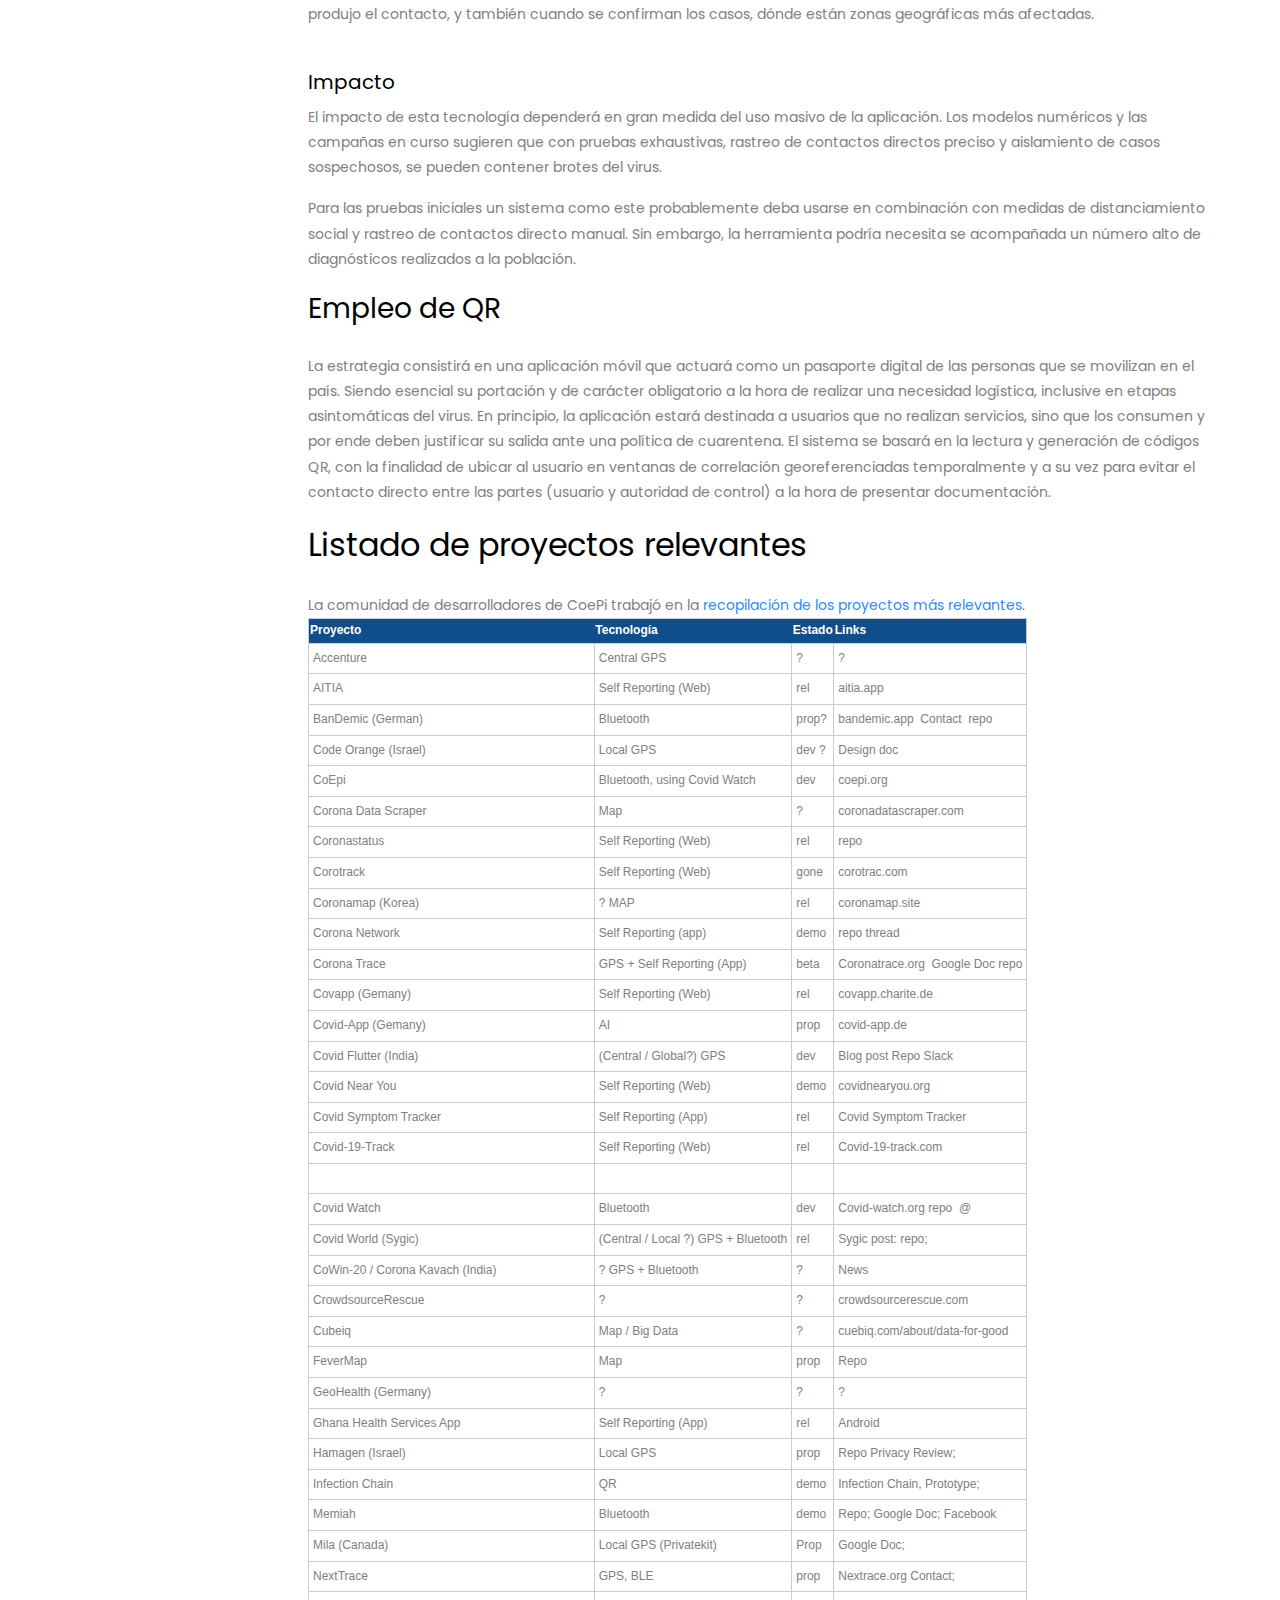
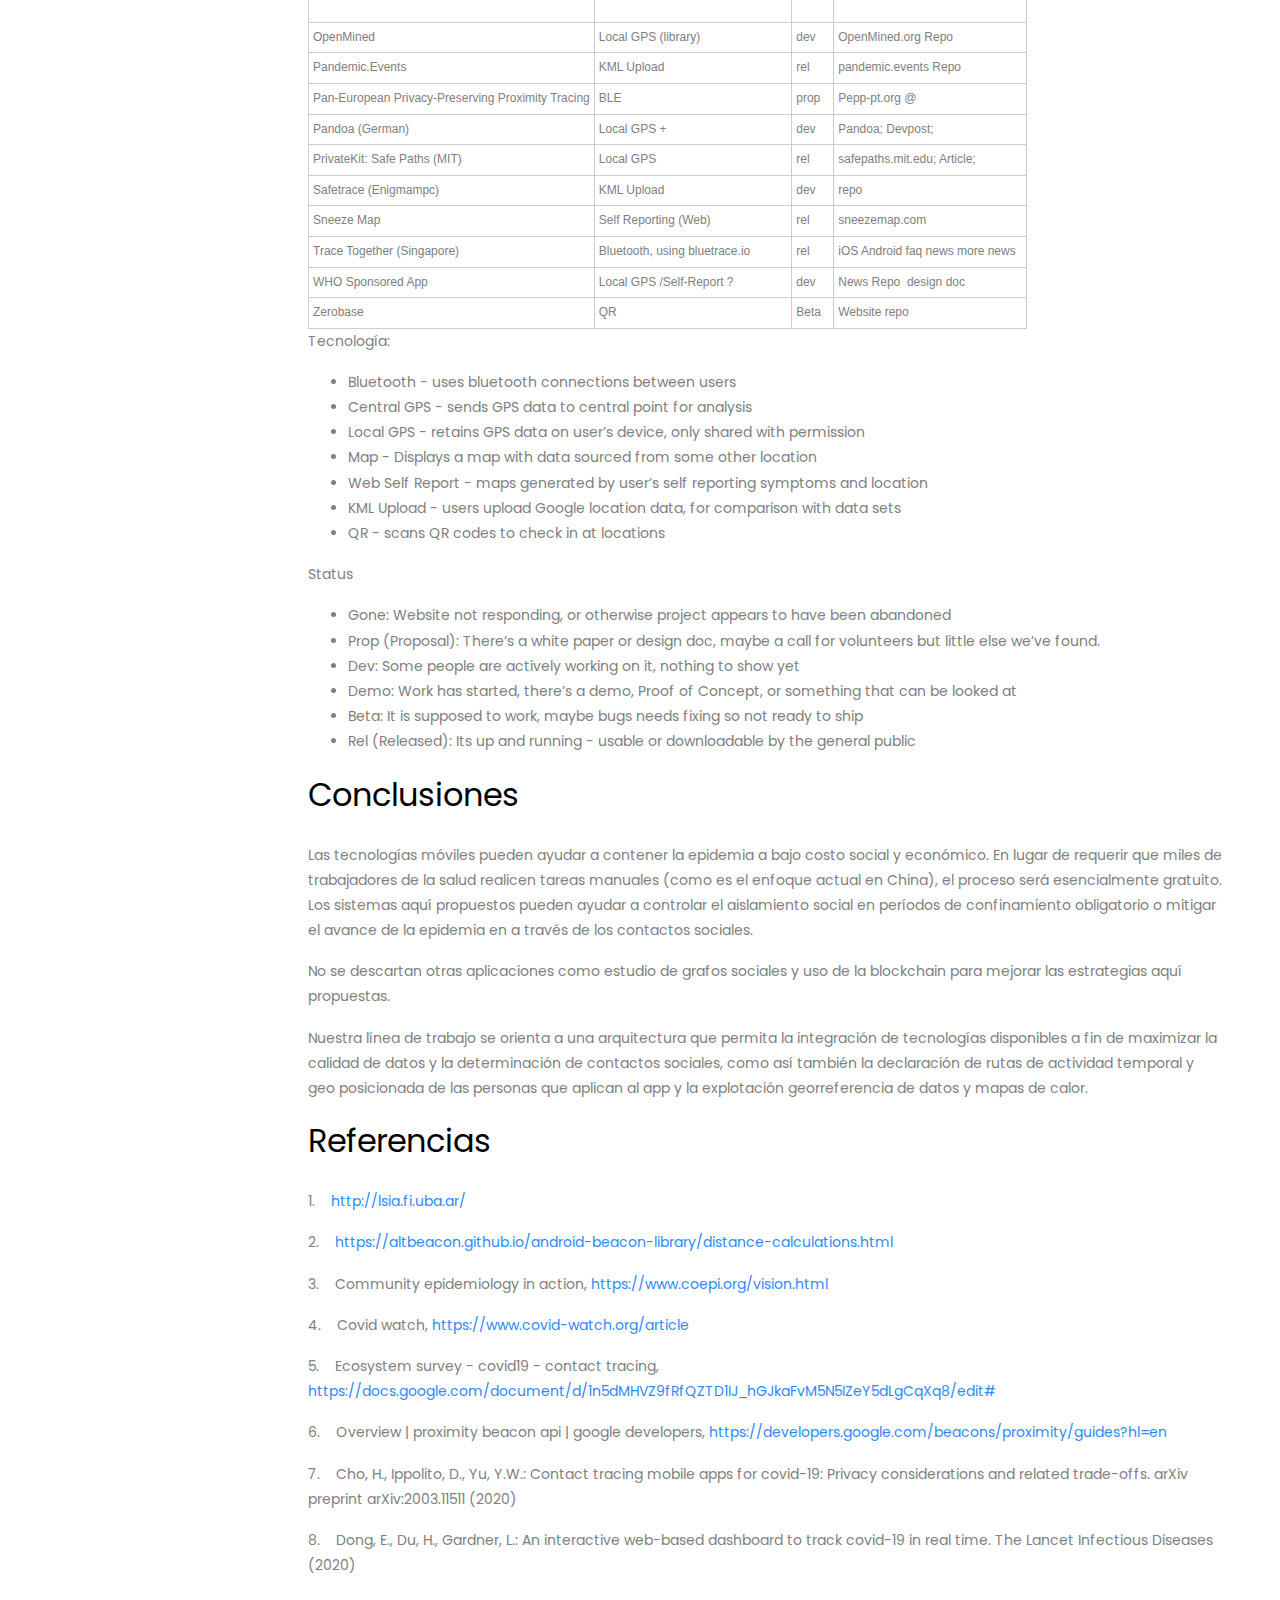
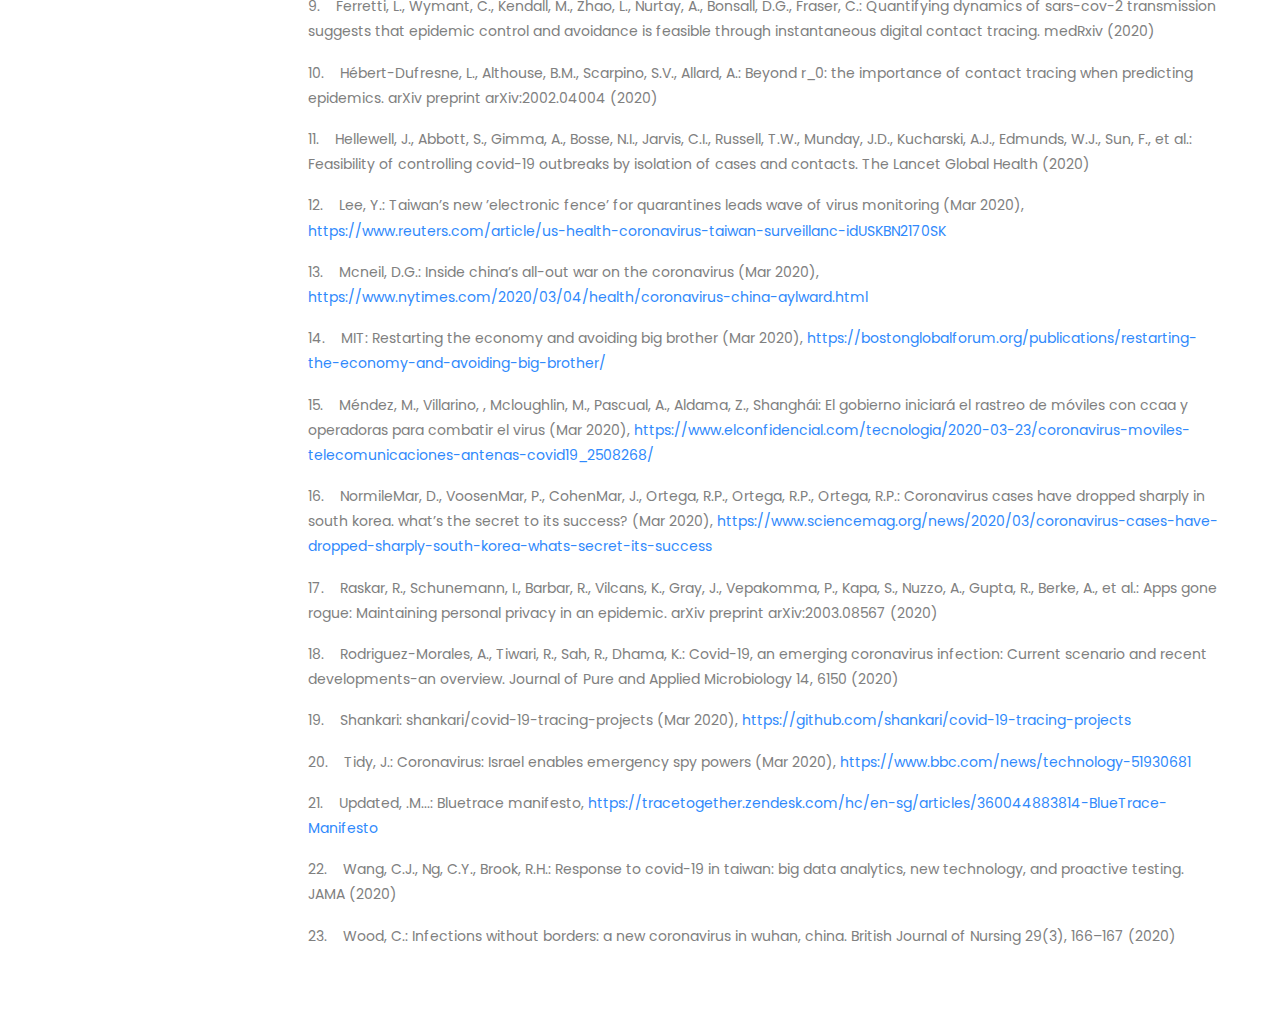
==== commit 2177ecbe: "titulo" ====
--- a/docs/trabajo/trabajo.html
+++ b/docs/trabajo/trabajo.html
@@ -327,7 +327,7 @@
                                              directo entre las partes (usuario y autoridad de control) a la hora de presentar
                                              documentación.
                                              
- <h5 class="mb-4" id="listado">Listado de proyectos relevantes</h4>
+ <h2 class="mb-4" id="listado">Listado de proyectos relevantes</h4>
  
  La comunidad de desarrolladores de CoePi trabajó en la <a href="https://docs.google.com/document/d/16Kh4_Q_tmyRh0-v452wiul9oQAiTRj8AdZ5vcOJum9Y/edit?ts=5e801c37#heading=h.re9hzecntx7e">recopilación de los proyectos más relevantes</a>.
  </br>
